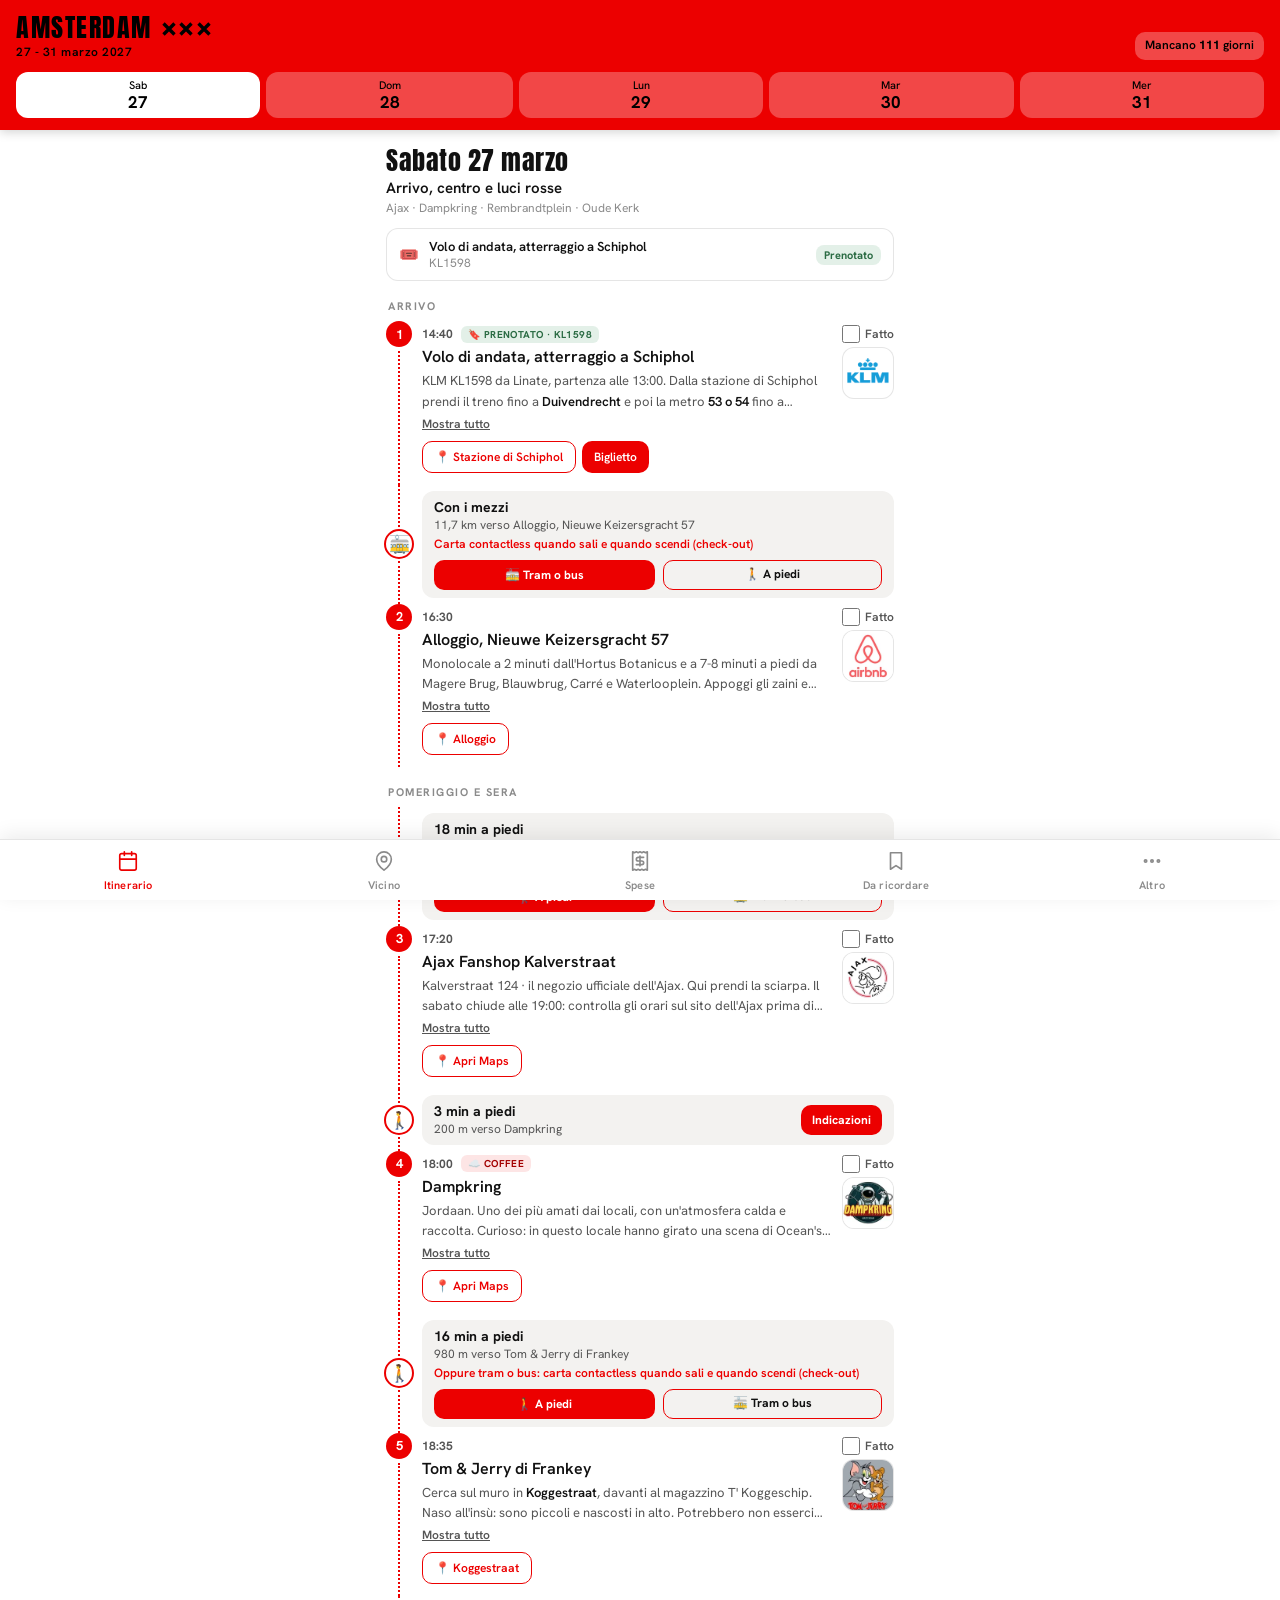
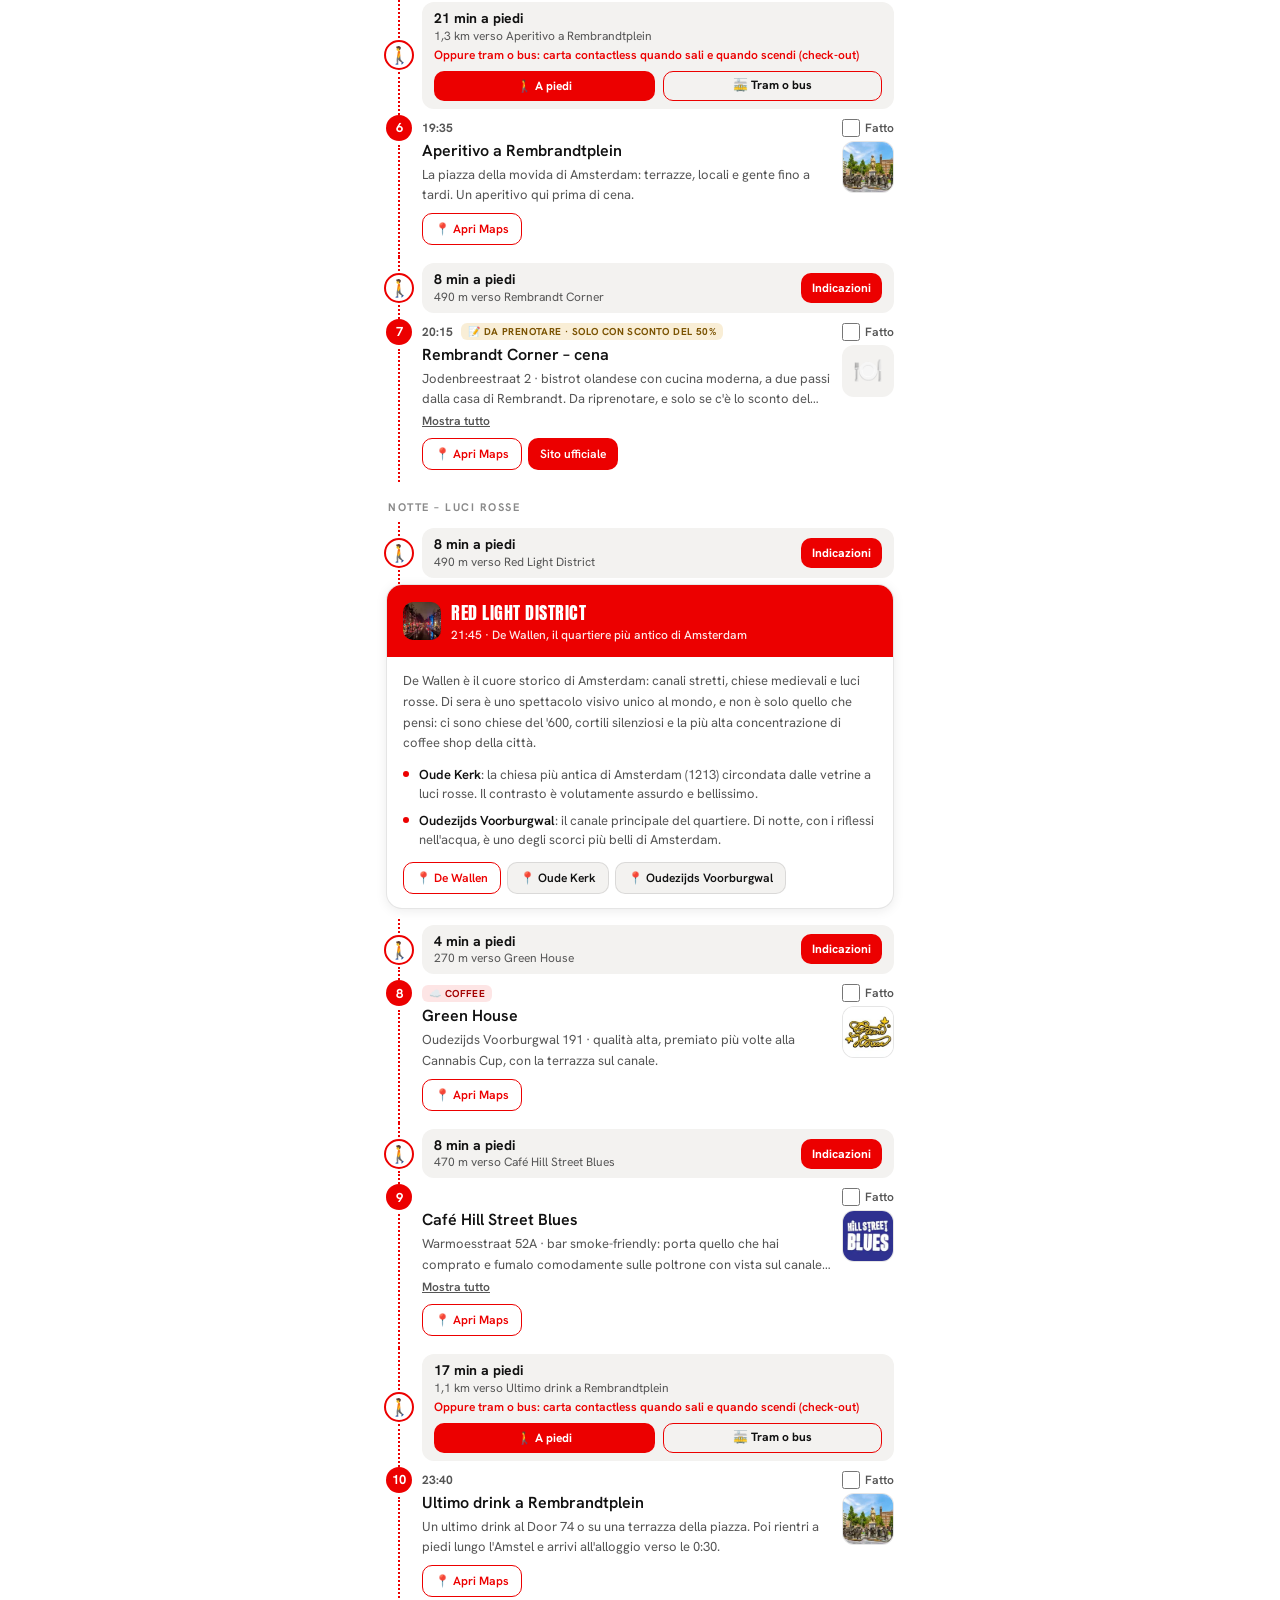
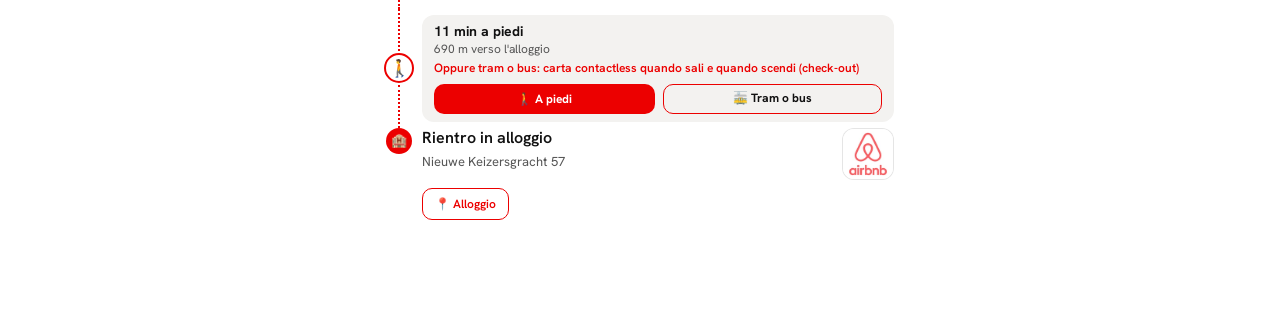
==== amsterdam/index.html @ 047a3b8a "Pagina iniziale con due viaggi: Amsterdam in cartella e Madrid nuova Co-Authored-By: Claude Sonnet 5" ====
<!DOCTYPE html>
<html lang="it" data-theme="light">
<head>
<meta charset="UTF-8">
<meta name="viewport" content="width=device-width, initial-scale=1, viewport-fit=cover">
<title>Amsterdam · Marzo 2027</title>
<meta name="theme-color" content="#EC0000">
<meta name="description" content="Itinerario di Amsterdam, 27 - 31 marzo 2027">
<meta name="apple-mobile-web-app-capable" content="yes">
<meta name="mobile-web-app-capable" content="yes">
<meta name="apple-mobile-web-app-status-bar-style" content="black-translucent">
<meta name="apple-mobile-web-app-title" content="Amsterdam">
<link rel="manifest" href="manifest.webmanifest">
<link rel="stylesheet" href="tools.css">
<link rel="stylesheet" href="itin.css">
<link rel="icon" type="image/png" sizes="192x192" href="icon-192.png">
<link rel="apple-touch-icon" href="apple-touch-icon.png">
<style>
@import url('https://fonts.googleapis.com/css2?family=Anton&family=Hanken+Grotesk:ital,wght@0,300;0,400;0,500;0,600;0,700;1,300;1,400&display=swap');

:root {
  --sg: #EC0000;
  --dg: #B80000;
  --accent: #EC0000;
  --accent-light: #FF5A5A;
  --on-accent: #FFFFFF;
  --ice: #E6E6E6;
  --white: #FFFFFF;
  --bg: #FFFFFF;
  --surface: #FFFFFF;
  --surface2: #F3F2F0;
  --border: rgba(0,0,0,0.10);
  --text: #111111;
  --text2: #555555;
  --text3: #8A8A8A;
  --radius: 16px;
  --shadow: 0 2px 12px rgba(0,0,0,0.08);
  color-scheme: light;
}
@media (prefers-color-scheme: dark) {
  :root:not([data-theme="light"]) {
    --bg: #0b0b0b;
    --surface: #171717;
    --surface2: #242424;
    --border: rgba(255,255,255,0.12);
    --text: #F2F2F2;
    --text2: #B5B5B5;
    --text3: #8A8A8A;
    color-scheme: dark;
  }
}
:root[data-theme="dark"] {
  --bg: #0b0b0b;
  --surface: #171717;
  --surface2: #242424;
  --border: rgba(255,255,255,0.12);
  --text: #F2F2F2;
  --text2: #B5B5B5;
  --text3: #8A8A8A;
  color-scheme: dark;
}

*, *::before, *::after { box-sizing: border-box; margin: 0; padding: 0; }
html { height: 100%; }
body {
  font-family: 'Hanken Grotesk', sans-serif;
  background: var(--bg);
  color: var(--text);
  display: flex; flex-direction: column;
  min-height: 100vh;
  padding-top: env(safe-area-inset-top, 0px);
  -webkit-font-smoothing: antialiased;
}
body::before {
  content: "";
  position: fixed;
  inset: 0 0 auto;
  height: env(safe-area-inset-top, 0px);
  z-index: 200;
  background: var(--sg);
}

/* ── HEADER ── */
.app-header {
  background: var(--sg);
  padding: 18px 20px 20px;
  position: sticky;
  top: env(safe-area-inset-top, 0px);
  z-index: 100;
}
.app-header-inner {
  display: flex;
  align-items: flex-end;
  justify-content: space-between;
}
.app-title {
  font-family: 'Anton', sans-serif;
  font-size: 28px;
  color: var(--white);
  letter-spacing: 1.5px;
  line-height: 1;
}
.app-dates {
  font-size: 12px;
  font-weight: 500;
  color: rgba(255,255,255,0.92);
  letter-spacing: 0.5px;
  margin-top: 4px;
}
.header-badge {
  background: var(--accent);
  color: var(--on-accent);
  font-size: 11px;
  font-weight: 700;
  padding: 5px 10px;
  border-radius: 20px;
  letter-spacing: 0.3px;
}

/* ── BOTTOM NAV ── */
.bottom-nav {
  position: sticky;
  bottom: 0;
  width: 100%;
  margin-top: auto;
  flex: 0 0 auto;
  background: var(--surface);
  border-top: 1px solid var(--border);
  display: flex;
  padding-bottom: env(safe-area-inset-bottom, 0px);
  z-index: 100;
  box-shadow: 0 -4px 20px rgba(0,0,0,0.08);
}
.nav-btn {
  flex: 1;
  display: flex;
  flex-direction: column;
  align-items: center;
  gap: 3px;
  padding: 10px 4px 8px;
  background: none;
  border: none;
  cursor: pointer;
  font-family: 'Hanken Grotesk', sans-serif;
  color: var(--text3);
  transition: color 0.2s;
  -webkit-tap-highlight-color: transparent;
}
.nav-btn.active { color: var(--accent); }
@media (prefers-color-scheme: dark) {
  :root:not([data-theme="light"]) .nav-btn.active { color: var(--accent-light); }
}
:root[data-theme="dark"] .nav-btn.active { color: var(--accent-light); }
.nav-icon { font-size: 20px; line-height: 1; }
.nav-label { font-size: 10px; font-weight: 600; letter-spacing: 0.2px; }

/* ── CONTENT ── */
.screen { display: none; padding: 0 16px 16px; max-width: 540px; margin: 0 auto; }
.screen.active { display: block; width: 100%; flex: 1 0 auto; }

/* ── DAY HERO ── */
.day-hero {
  background: var(--sg);
  border-radius: var(--radius);
  padding: 20px;
  margin: 16px 0 12px;
  position: relative;
  overflow: hidden;
}
.day-hero::before {
  content: attr(data-emoji);
  position: absolute;
  right: -10px; top: -10px;
  font-size: 80px;
  opacity: 0.12;
  line-height: 1;
}
.day-hero-date {
  font-size: 11px;
  font-weight: 700;
  letter-spacing: 1.5px;
  text-transform: uppercase;
  color: var(--accent);
  margin-bottom: 6px;
}
.day-hero-title {
  font-family: 'Anton', sans-serif;
  font-size: 26px;
  color: var(--white);
  line-height: 1.1;
  letter-spacing: 0.5px;
}
.day-hero-sub {
  font-size: 13px;
  color: rgba(255,255,255,0.7);
  margin-top: 6px;
  font-weight: 400;
  font-style: italic;
}

/* ── SECTION LABEL ── */
.section-label {
  font-size: 11px;
  font-weight: 700;
  letter-spacing: 1.5px;
  text-transform: uppercase;
  color: var(--text3);
  margin: 20px 0 10px 2px;
}

/* ── TAPPA CARD ── */
.tappa {
  background: var(--surface);
  border-radius: var(--radius);
  padding: 16px;
  margin-bottom: 10px;
  box-shadow: var(--shadow);
  border: 1px solid var(--border);
}
.tappa-header {
  display: flex;
  align-items: flex-start;
  gap: 12px;
}
.tappa-icon-wrap {
  display: flex;
  flex-direction: column;
  align-items: center;
  gap: 4px;
  flex-shrink: 0;
}
.tappa-icon {
  width: 40px; height: 40px;
  border-radius: 12px;
  display: flex; align-items: center; justify-content: center;
  font-size: 18px;
  flex-shrink: 0;
}
.ic-default { background: var(--surface2); }
.ic-coffee { background: rgba(236,0,0,0.10); }
.ic-food { background: rgba(100,180,120,0.12); }
.ic-must { background: rgba(0,0,0,0.08); }
.ic-transport { background: rgba(0,0,0,0.06); }
.ic-night { background: rgba(80,60,120,0.10); }

.tappa-time {
  font-size: 10px;
  font-weight: 700;
  color: var(--text3);
  letter-spacing: 0.3px;
  white-space: nowrap;
}

.tappa-content { flex: 1; min-width: 0; }
.tappa-tag {
  display: inline-flex;
  align-items: center;
  gap: 3px;
  padding: 2px 7px;
  border-radius: 6px;
  font-size: 10px;
  font-weight: 700;
  letter-spacing: 0.4px;
  text-transform: uppercase;
  margin-bottom: 4px;
}
.tag-coffee { background: rgba(236,0,0,0.10); color: #A30000; }
@media (prefers-color-scheme: dark) {
  :root:not([data-theme="light"]) .tag-coffee { background: rgba(255,90,90,0.16); color: var(--accent-light); }
}
:root[data-theme="dark"] .tag-coffee { background: rgba(255,90,90,0.16); color: var(--accent-light); }
.tag-book { background: rgba(60,150,90,0.14); color: #2a6b43; }
@media (prefers-color-scheme: dark) {
  :root:not([data-theme="light"]) .tag-book { background: rgba(60,150,90,0.18); color: #7fd3a0; }
}
:root[data-theme="dark"] .tag-book { background: rgba(60,150,90,0.18); color: #7fd3a0; }
.tag-free { background: rgba(0,0,0,0.07); color: var(--text2); }
.tag-food { background: rgba(80,160,100,0.12); color: #2a6a3a; }
@media (prefers-color-scheme: dark) {
  :root:not([data-theme="light"]) .tag-food { background: rgba(80,160,100,0.15); color: #80c890; }
}
:root[data-theme="dark"] .tag-food { background: rgba(80,160,100,0.15); color: #80c890; }

.tappa-name {
  font-size: 16px;
  font-weight: 700;
  color: var(--text);
  line-height: 1.2;
  margin-bottom: 4px;
}
.tappa-desc {
  font-size: 13px;
  color: var(--text2);
  line-height: 1.55;
}
.tappa-desc strong { color: var(--text); font-weight: 600; }
.tappa-desc em { font-style: italic; color: var(--text3); }

/* ── QUARTIERE CARD ── */
.quartiere {
  background: var(--surface);
  border-radius: var(--radius);
  overflow: hidden;
  margin-bottom: 10px;
  box-shadow: var(--shadow);
  border: 1px solid var(--border);
}
.quartiere-header {
  background: var(--sg);
  padding: 14px 16px;
  display: flex;
  align-items: center;
  gap: 10px;
}
.quartiere-emoji { font-size: 22px; }
.quartiere-title {
  font-family: 'Anton', sans-serif;
  font-size: 18px;
  color: var(--white);
  letter-spacing: 0.5px;
}
.quartiere-sub {
  font-size: 12px;
  color: rgba(255,255,255,0.92);
  font-weight: 500;
  margin-top: 1px;
}
.quartiere-body { padding: 14px 16px; }
.quartiere-desc {
  font-size: 13px;
  color: var(--text2);
  line-height: 1.6;
  margin-bottom: 12px;
}
.highlights {
  display: flex;
  flex-direction: column;
  gap: 8px;
}
.highlight-item {
  display: flex;
  gap: 10px;
  align-items: flex-start;
}
.highlight-dot {
  width: 6px; height: 6px;
  border-radius: 50%;
  background: var(--accent);
  flex-shrink: 0;
  margin-top: 5px;
}
.highlight-text {
  font-size: 13px;
  color: var(--text2);
  line-height: 1.45;
}
.highlight-text strong { color: var(--text); font-weight: 600; }

/* ── MAPS BUTTON ── */
.maps-row {
  display: flex;
  gap: 6px;
  margin-top: 12px;
  flex-wrap: wrap;
}
.btn-m {
  display: inline-flex;
  align-items: center;
  gap: 5px;
  padding: 7px 12px;
  border-radius: 10px;
  font-size: 12px;
  font-weight: 600;
  font-family: 'Hanken Grotesk', sans-serif;
  text-decoration: none;
  transition: opacity 0.2s;
  -webkit-tap-highlight-color: transparent;
}
.btn-m:active { opacity: 0.7; }
.btn-dark { background: #fff; color: var(--accent); border: 1.5px solid var(--accent); }
.btn-yellow { background: var(--accent); color: var(--on-accent); }
.btn-outline { background: var(--surface2); color: var(--text); border: 1px solid var(--border); }

/* ── COFFEE SHOP LIST ── */
.coffee-section { margin-bottom: 10px; }
.coffee-zone-label {
  font-size: 10px;
  font-weight: 700;
  letter-spacing: 1.5px;
  text-transform: uppercase;
  color: var(--text3);
  margin: 16px 0 8px 2px;
}
.coffee-card {
  background: var(--surface);
  border-radius: var(--radius);
  border: 1px solid var(--border);
  box-shadow: var(--shadow);
  overflow: hidden;
}
.coffee-item {
  display: flex;
  align-items: center;
  gap: 12px;
  padding: 13px 16px;
  border-bottom: 1px solid var(--border);
}
.coffee-item:last-child { border-bottom: none; }
.coffee-dot-wrap {
  width: 36px; height: 36px;
  border-radius: 10px;
  background: rgba(245,195,116,0.15);
  display: flex; align-items: center; justify-content: center;
  font-size: 16px;
  flex-shrink: 0;
}
.coffee-info { flex: 1; min-width: 0; }
.coffee-name { font-size: 14px; font-weight: 700; color: var(--text); }
.coffee-desc { font-size: 12px; color: var(--text3); margin-top: 1px; }
.coffee-star { color: var(--accent); font-size: 12px; }

/* ── INFO BOX ── */
.info-box {
  background: var(--surface);
  border-radius: var(--radius);
  border: 1px solid var(--border);
  box-shadow: var(--shadow);
  overflow: hidden;
  margin-bottom: 10px;
}
.info-box-header {
  padding: 14px 16px 12px;
  border-bottom: 1px solid var(--border);
  display: flex;
  align-items: center;
  gap: 8px;
}
.info-box-title { font-size: 15px; font-weight: 700; color: var(--text); }
.info-box-body { padding: 0; }
.info-row {
  display: flex;
  align-items: flex-start;
  gap: 12px;
  padding: 12px 16px;
  border-bottom: 1px solid var(--border);
}
.info-row:last-child { border-bottom: none; }
.info-row-icon { font-size: 16px; flex-shrink: 0; margin-top: 1px; }
.info-row-content { flex: 1; }
.info-row-label { font-size: 13px; font-weight: 700; color: var(--text); }
.info-row-desc { font-size: 12px; color: var(--text2); margin-top: 2px; line-height: 1.5; }
.info-row-desc a { color: var(--sg); font-weight: 600; text-decoration: underline; }
@media (prefers-color-scheme: dark) {
  :root:not([data-theme="light"]) .info-row-desc a { color: var(--accent-light); }
}
:root[data-theme="dark"] .info-row-desc a { color: var(--accent-light); }

/* ── PRENOTAZIONI ── */
.pren-box {
  background: rgba(60,150,90,0.07);
  border: 1.5px solid rgba(60,150,90,0.25);
  border-radius: var(--radius);
  padding: 16px;
  margin-bottom: 10px;
}
.pren-title {
  font-size: 13px;
  font-weight: 700;
  color: #2a6b43;
  margin-bottom: 12px;
  display: flex;
  align-items: center;
  gap: 6px;
}
@media (prefers-color-scheme: dark) {
  :root:not([data-theme="light"]) .pren-title { color: #7fd3a0; }
  :root:not([data-theme="light"]) .pren-box { background: rgba(60,150,90,0.10); border-color: rgba(60,150,90,0.30); }
}
:root[data-theme="dark"] .pren-title { color: #7fd3a0; }
:root[data-theme="dark"] .pren-box { background: rgba(60,150,90,0.10); border-color: rgba(60,150,90,0.30); }
.pren-item {
  display: flex;
  align-items: flex-start;
  gap: 8px;
  margin-bottom: 10px;
  font-size: 13px;
}
.pren-item:last-child { margin-bottom: 0; }
.pren-item-dot { color: #3c965a; margin-top: 1px; font-size: 10px; }
.pren-item a { font-weight: 700; color: #2a6b43; text-decoration: underline; }
@media (prefers-color-scheme: dark) {
  :root:not([data-theme="light"]) .pren-item a { color: #f08080; }
}
:root[data-theme="dark"] .pren-item a { color: #f08080; }

.tag-todo { background: rgba(214,150,0,0.16); color: #7a5200; }
@media (prefers-color-scheme: dark) {
  :root:not([data-theme="light"]) .tag-todo { background: rgba(240,180,60,0.18); color: #f0c060; }
}
:root[data-theme="dark"] .tag-todo { background: rgba(240,180,60,0.18); color: #f0c060; }
.pren-box.todo { background: rgba(214,150,0,0.07); border-color: rgba(214,150,0,0.30); }
.pren-box.todo .pren-title { color: #7a5200; }
.pren-box.todo .pren-item-dot { color: #c98a00; }
.pren-box.todo .pren-item a { color: #7a5200; }
@media (prefers-color-scheme: dark) {
  :root:not([data-theme="light"]) .pren-box.todo { background: rgba(240,180,60,0.08); border-color: rgba(240,180,60,0.30); }
  :root:not([data-theme="light"]) .pren-box.todo .pren-title, :root:not([data-theme="light"]) .pren-box.todo .pren-item a { color: #f0c060; }
}
:root[data-theme="dark"] .pren-box.todo { background: rgba(240,180,60,0.08); border-color: rgba(240,180,60,0.30); }
:root[data-theme="dark"] .pren-box.todo .pren-title, :root[data-theme="dark"] .pren-box.todo .pren-item a { color: #f0c060; }

/* ── DIVIDER ── */
.divider { height: 1px; background: var(--border); margin: 4px 0 16px; }

.hidden { display: none !important; }
</style>
</head>
<body>

<header class="app-header">
  <div class="app-header-inner">
    <div>
      <div class="app-title">AMSTERDAM 🇳🇱</div>
      <div class="app-dates">27 – 31 marzo 2027</div>
    </div>
    <div class="header-badge">5 giorni</div>
  </div>
</header>

<!-- ══════════════ SABATO ══════════════ -->
<div class="screen active" id="s0">
  <div class="day-hero" data-emoji="✈️">
    <div class="day-hero-date">Sabato 27 marzo</div>
    <div class="day-hero-title">Arrivo, centro e luci rosse</div>
    <div class="day-hero-sub">Ajax · Dampkring · Rembrandtplein · Oude Kerk</div>
  </div>

  <div class="section-label">Arrivo</div>
  <div class="tappa">
    <div class="tappa-header">
      <div class="tappa-icon-wrap">
        <div class="tappa-icon ic-transport">✈️</div>
        <span class="tappa-time">14:40</span>
      </div>
      <div class="tappa-content">
        <span class="tappa-tag tag-book">🔖 Prenotato · KL1598</span>
        <div class="tappa-name">Volo di andata, atterraggio a Schiphol</div>
        <div class="tappa-desc">KLM KL1598 da Linate, partenza alle 13:00. Dalla stazione di Schiphol prendi il treno fino a <strong>Duivendrecht</strong> e poi la metro <strong>53 o 54</strong> fino a Waterlooplein o Weesperplein: in tutto 32-39 minuti. Paga con la carta contactless (OVpay), una carta per persona, appoggiandola sul lettore quando sali e quando scendi.</div>
        <div class="maps-row">
          <a class="btn-m btn-dark" href="https://maps.google.com/?q=Schiphol+Airport+Station+Amsterdam" target="_blank">📍 Stazione di Schiphol</a>
        </div>
      </div>
    </div>
  </div>
  <div class="tappa">
    <div class="tappa-header">
      <div class="tappa-icon-wrap">
        <div class="tappa-icon ic-default">🏠</div>
        <span class="tappa-time">16:30</span>
      </div>
      <div class="tappa-content">
        <div class="tappa-name">Alloggio, Nieuwe Keizersgracht 57</div>
        <div class="tappa-desc">Monolocale a 2 minuti dall'Hortus Botanicus e a 7-8 minuti a piedi da Magere Brug, Blauwbrug, Carré e Waterlooplein. Appoggi gli zaini e riparti: il sole tramonta alle 19:05.</div>
        <div class="maps-row">
          <a class="btn-m btn-dark" href="https://maps.google.com/?q=Nieuwe+Keizersgracht+57+Amsterdam" target="_blank">📍 Alloggio</a>
        </div>
      </div>
    </div>
  </div>
  <div class="section-label">Pomeriggio e sera</div>
  <div class="tappa">
    <div class="tappa-header">
      <div class="tappa-icon-wrap">
        <div class="tappa-icon ic-default">⚽</div>
        <span class="tappa-time">17:20</span>
      </div>
      <div class="tappa-content">
        <div class="tappa-name">Ajax Fanshop Kalverstraat</div>
        <div class="tappa-desc">Kalverstraat 124 · il negozio ufficiale dell'Ajax. Qui prendi la sciarpa. Il sabato chiude alle 19:00: controlla gli orari sul sito dell'Ajax prima di partire dall'alloggio (alle 16:45).</div>
        <div class="maps-row">
          <a class="btn-m btn-dark" href="https://maps.google.com/?q=Ajax+Fanshop+Kalverstraat+124+Amsterdam" target="_blank">📍 Apri Maps</a>
        </div>
      </div>
    </div>
  </div>
  <div class="tappa">
    <div class="tappa-header">
      <div class="tappa-icon-wrap">
        <div class="tappa-icon ic-coffee">🌿</div>
        <span class="tappa-time">18:00</span>
      </div>
      <div class="tappa-content">
        <span class="tappa-tag tag-coffee">☁️ Coffee</span>
        <div class="tappa-name">Dampkring</div>
        <div class="tappa-desc">Jordaan. Uno dei più amati dai locali, con un'atmosfera calda e raccolta. Curioso: in questo locale hanno girato una scena di Ocean's Twelve.</div>
        <div class="maps-row">
          <a class="btn-m btn-dark" href="https://maps.google.com/?q=Dampkring+coffeeshop+Amsterdam+Jordaan" target="_blank">📍 Apri Maps</a>
        </div>
      </div>
    </div>
  </div>
  <div class="tappa">
    <div class="tappa-header">
      <div class="tappa-icon-wrap">
        <div class="tappa-icon ic-default">🐭</div>
        <span class="tappa-time">18:35</span>
      </div>
      <div class="tappa-content">
        <div class="tappa-name">Tom &amp; Jerry di Frankey</div>
        <div class="tappa-desc">Cerca sul muro in <strong>Koggestraat</strong>, davanti al magazzino T' Koggeschip. Naso all'insù: sono piccoli e nascosti in alto. Potrebbero non esserci più, perché qualcuno li porta via come souvenir.</div>
        <div class="maps-row">
          <a class="btn-m btn-dark" href="https://maps.google.com/?q=Koggestraat+Amsterdam" target="_blank">📍 Koggestraat</a>
        </div>
      </div>
    </div>
  </div>
  <div class="tappa">
    <div class="tappa-header">
      <div class="tappa-icon-wrap">
        <div class="tappa-icon ic-night">🍹</div>
        <span class="tappa-time">19:35</span>
      </div>
      <div class="tappa-content">
        <div class="tappa-name">Aperitivo a Rembrandtplein</div>
        <div class="tappa-desc">La piazza della movida di Amsterdam: terrazze, locali e gente fino a tardi. Un aperitivo qui prima di cena.</div>
        <div class="maps-row">
          <a class="btn-m btn-dark" href="https://maps.google.com/?q=Rembrandtplein+Amsterdam" target="_blank">📍 Apri Maps</a>
        </div>
      </div>
    </div>
  </div>
  <div class="tappa">
    <div class="tappa-header">
      <div class="tappa-icon-wrap">
        <div class="tappa-icon ic-default">🍽️</div>
        <span class="tappa-time">20:15</span>
      </div>
      <div class="tappa-content">
        <span class="tappa-tag tag-todo">📝 Da prenotare · solo con sconto del 50%</span>
        <div class="tappa-name">Rembrandt Corner – cena</div>
        <div class="tappa-desc">Jodenbreestraat 2 · bistrot olandese con cucina moderna, a due passi dalla casa di Rembrandt. Da riprenotare, e solo se c'è lo sconto del 50% come a ottobre: senza sconto la cena di sabato resta fuori.</div>
        <div class="maps-row">
          <a class="btn-m btn-dark" href="https://maps.google.com/?q=Rembrandt+Corner+Jodenbreestraat+2+Amsterdam" target="_blank">📍 Apri Maps</a>
          <a class="btn-m btn-yellow" href="https://www.rembrandtcorner.nl/" target="_blank">Sito ufficiale</a>
        </div>
      </div>
    </div>
  </div>
  <div class="section-label">Notte – luci rosse</div>
  <div class="quartiere">
    <div class="quartiere-header">
      <span class="quartiere-emoji">🔴</span>
      <div>
        <div class="quartiere-title">RED LIGHT DISTRICT</div>
        <div class="quartiere-sub">21:45 · De Wallen, il quartiere più antico di Amsterdam</div>
      </div>
    </div>
    <div class="quartiere-body">
      <div class="quartiere-desc">De Wallen è il cuore storico di Amsterdam: canali stretti, chiese medievali e luci rosse. Di sera è uno spettacolo visivo unico al mondo, e non è solo quello che pensi: ci sono chiese del '600, cortili silenziosi e la più alta concentrazione di coffee shop della città.</div>
      <div class="highlights">
        <div class="highlight-item">
          <div class="highlight-dot"></div>
          <div class="highlight-text"><strong>Oude Kerk</strong>: la chiesa più antica di Amsterdam (1213) circondata dalle vetrine a luci rosse. Il contrasto è volutamente assurdo e bellissimo.</div>
        </div>
        <div class="highlight-item">
          <div class="highlight-dot"></div>
          <div class="highlight-text"><strong>Oudezijds Voorburgwal</strong>: il canale principale del quartiere. Di notte, con i riflessi nell'acqua, è uno degli scorci più belli di Amsterdam.</div>
        </div>
      </div>
      <div class="maps-row">
          <a class="btn-m btn-dark" href="https://maps.google.com/?q=Red+Light+District+Amsterdam+De+Wallen" target="_blank">📍 De Wallen</a>
          <a class="btn-m btn-outline" href="https://maps.google.com/?q=Oude+Kerk+Amsterdam" target="_blank">📍 Oude Kerk</a>
          <a class="btn-m btn-outline" href="https://maps.google.com/?q=Oudezijds+Voorburgwal+Amsterdam" target="_blank">📍 Oudezijds Voorburgwal</a>
      </div>
    </div>
  </div>
  <div class="tappa">
    <div class="tappa-header">
      <div class="tappa-icon-wrap">
        <div class="tappa-icon ic-coffee">🌿</div>
        
      </div>
      <div class="tappa-content">
        <span class="tappa-tag tag-coffee">☁️ Coffee</span>
        <div class="tappa-name">Green House</div>
        <div class="tappa-desc">Oudezijds Voorburgwal 191 · qualità alta, premiato più volte alla Cannabis Cup, con la terrazza sul canale.</div>
        <div class="maps-row">
          <a class="btn-m btn-dark" href="https://maps.google.com/?q=Green+House+Oudezijds+Voorburgwal+191+Amsterdam" target="_blank">📍 Apri Maps</a>
        </div>
      </div>
    </div>
  </div>
  <div class="tappa">
    <div class="tappa-header">
      <div class="tappa-icon-wrap">
        <div class="tappa-icon ic-night">🪑</div>
        
      </div>
      <div class="tappa-content">
        <div class="tappa-name">Café Hill Street Blues</div>
        <div class="tappa-desc">Warmoesstraat 52A · bar smoke-friendly: porta quello che hai comprato e fumalo comodamente sulle poltrone con vista sul canale. Ottimo per chiudere la serata. Aperto fino all'1:00.</div>
        <div class="maps-row">
          <a class="btn-m btn-dark" href="https://maps.google.com/?q=Hill+Street+Blues+Warmoesstraat+52+Amsterdam" target="_blank">📍 Apri Maps</a>
        </div>
      </div>
    </div>
  </div>
  <div class="tappa">
    <div class="tappa-header">
      <div class="tappa-icon-wrap">
        <div class="tappa-icon ic-night">🥃</div>
        <span class="tappa-time">23:40</span>
      </div>
      <div class="tappa-content">
        <div class="tappa-name">Ultimo drink a Rembrandtplein</div>
        <div class="tappa-desc">Un ultimo drink al Door 74 o su una terrazza della piazza. Poi rientri a piedi lungo l'Amstel e arrivi all'alloggio verso le 0:30.</div>
        <div class="maps-row">
          <a class="btn-m btn-dark" href="https://maps.google.com/?q=Rembrandtplein+Amsterdam" target="_blank">📍 Apri Maps</a>
        </div>
      </div>
    </div>
  </div>
</div>

<!-- ══════════════ DOMENICA ══════════════ -->
<div class="screen hidden" id="s1">
  <div class="day-hero" data-emoji="🐣">
    <div class="day-hero-date">Domenica 28 marzo · Pasqua</div>
    <div class="day-hero-title">Musei, parco e SmokeBoat</div>
    <div class="day-hero-sub">Van Gogh · Moco · Vondelpark · SmokeBoat</div>
  </div>

  <div class="section-label">Mattina – musei</div>
  <div class="tappa">
    <div class="tappa-header">
      <div class="tappa-icon-wrap">
        <div class="tappa-icon ic-must">🎨</div>
        <span class="tappa-time">10:00</span>
      </div>
      <div class="tappa-content">
        <span class="tappa-tag tag-todo">📝 Da prenotare · slot 10:00</span>
        <div class="tappa-name">Van Gogh Museum</div>
        <div class="tappa-desc">~2,5/3h. La collezione più grande al mondo di Van Gogh: <strong>I Girasoli, I Mangiatori di Patate, Mandorlo in Fiore, La Camera da Letto</strong>. 4 piani, sale cronologiche che seguono l'evoluzione dell'artista dall'Olanda alla Provenza. A Pasqua può essere affollato: prenota lo slot e arriva qualche minuto prima. <strong>vangoghmuseum.nl</strong></div>
        <div class="maps-row">
          <a class="btn-m btn-dark" href="https://maps.google.com/?q=Van+Gogh+Museum+Amsterdam+Museumplein" target="_blank">📍 Apri Maps</a>
          <a class="btn-m btn-yellow" href="https://www.vangoghmuseum.nl" target="_blank">Sito ufficiale</a>
        </div>
      </div>
    </div>
  </div>
  <div class="tappa">
    <div class="tappa-header">
      <div class="tappa-icon-wrap">
        <div class="tappa-icon ic-food">🥪</div>
        <span class="tappa-time">12:30</span>
      </div>
      <div class="tappa-content">
        <span class="tappa-tag tag-food">🍴 Cibo</span>
        <div class="tappa-name">Albert Heijn – Van Baerlestraat 33</div>
        <div class="tappa-desc">A 3 minuti a piedi dal Van Gogh. Panini freschi, insalate, piatti pronti: pranzo veloce ed economico prima del Moco. <strong>Domenica di Pasqua potrebbe essere chiuso: da ricontrollare.</strong></div>
        <div class="maps-row">
          <a class="btn-m btn-dark" href="https://maps.google.com/?q=Albert+Heijn+Van+Baerlestraat+33+Amsterdam" target="_blank">📍 Apri Maps</a>
        </div>
      </div>
    </div>
  </div>
  <div class="tappa">
    <div class="tappa-header">
      <div class="tappa-icon-wrap">
        <div class="tappa-icon ic-must">🖼️</div>
        <span class="tappa-time">13:30</span>
      </div>
      <div class="tappa-content">
        <span class="tappa-tag tag-book">🔖 Prenotato · slot 13:30</span>
        <div class="tappa-name">Moco Museum</div>
        <div class="tappa-desc">~1,5h. A 2 minuti dal Van Gogh. <strong>Banksy, Andy Warhol, Jean-Michel Basquiat, Keith Haring, Yayoi Kusama.</strong> Uno dei musei più fotografati di Amsterdam: ogni sala è pensata per essere vissuta oltre che vista. <strong>mocomuseum.com</strong></div>
        <div class="maps-row">
          <a class="btn-m btn-dark" href="https://maps.google.com/?q=Moco+Museum+Amsterdam+Honthorststraat" target="_blank">📍 Apri Maps</a>
          <a class="btn-m btn-yellow" href="https://www.mocomuseum.com" target="_blank">Sito ufficiale</a>
        </div>
      </div>
    </div>
  </div>
  <div class="section-label">Pomeriggio – Vondelpark</div>
  <div class="quartiere">
    <div class="quartiere-header">
      <span class="quartiere-emoji">🌳</span>
      <div>
        <div class="quartiere-title">VONDELPARK</div>
        <div class="quartiere-sub">15:30 · il grande polmone verde di Amsterdam</div>
      </div>
    </div>
    <div class="quartiere-body">
      <div class="quartiere-desc">Il parco pubblico più amato di Amsterdam: 47 ettari di verde, laghetti, ponticelli, teatri all'aperto e caffetterie storiche. È a 10 minuti a piedi dal Moco, aperto 24 ore su 24 e sempre gratuito.</div>
      <div class="highlights">
        <div class="highlight-item">
          <div class="highlight-dot"></div>
          <div class="highlight-text"><strong>Blauwe Theehuis</strong>: il caffè a forma di piattino volante nel mezzo del parco. Iconico. Fermati per un tè o una birra.</div>
        </div>
        <div class="highlight-item">
          <div class="highlight-dot"></div>
          <div class="highlight-text"><strong>Statua di Picasso</strong>: donata dal figlio di Picasso alla città. La trovi passeggiando, non devi cercarla.</div>
        </div>
      </div>
      <div class="maps-row">
          <a class="btn-m btn-dark" href="https://maps.google.com/?q=Vondelpark+Amsterdam" target="_blank">📍 Vondelpark</a>
          <a class="btn-m btn-outline" href="https://maps.google.com/?q=Blauwe+Theehuis+Vondelpark+Amsterdam" target="_blank">📍 Blauwe Theehuis</a>
          <a class="btn-m btn-outline" href="https://maps.google.com/?q=Picasso+sculpture+Vondelpark+Amsterdam" target="_blank">📍 Statua Picasso</a>
      </div>
    </div>
  </div>
  <div class="section-label">Sera – SmokeBoat</div>
  <div class="tappa">
    <div class="tappa-header">
      <div class="tappa-icon-wrap">
        <div class="tappa-icon ic-transport">🚋</div>
        <span class="tappa-time">18:30</span>
      </div>
      <div class="tappa-content">
        <div class="tappa-name">Tram verso il ritrovo</div>
        <div class="tappa-desc">Il tram 24 parte da <strong>Museumplein</strong>, a una decina di minuti a piedi dal parco, e arriva a Centraal in circa 10 minuti. Poi altri 3 a piedi fino al ritrovo. Carta contactless quando sali e quando scendi (check-out).</div>
        <div class="maps-row">
          <a class="btn-m btn-dark" href="https://maps.google.com/?q=Museumplein+Amsterdam" target="_blank">📍 Museumplein</a>
        </div>
      </div>
    </div>
  </div>
  <div class="tappa">
    <div class="tappa-header">
      <div class="tappa-icon-wrap">
        <div class="tappa-icon ic-must">🚤</div>
        <span class="tappa-time">19:30</span>
      </div>
      <div class="tappa-content">
        <span class="tappa-tag tag-todo">📝 Da prenotare · ritrovo 19:15, slot 19:30</span>
        <div class="tappa-name">SmokeBoat</div>
        <div class="tappa-desc"><strong>Ritrovo alle 19:15</strong> a Prins Hendrikkade 33A, davanti a Centraal; partenza alle 19:30. ~1h. Crociera privata sui canali con cannabis legale a bordo. Parti poco prima del tramonto (20:07) e finisci sui canali illuminati. <strong>NO tabacco · smokeboat.com</strong></div>
        <div class="maps-row">
          <a class="btn-m btn-dark" href="https://maps.google.com/?q=Prins+Hendrikkade+33A+1012+TM+Amsterdam" target="_blank">📍 Ritrovo</a>
          <a class="btn-m btn-yellow" href="https://www.smokeboat.com" target="_blank">Sito ufficiale</a>
        </div>
      </div>
    </div>
  </div>
</div>

<!-- ══════════════ LUNEDÌ ══════════════ -->
<div class="screen hidden" id="s2">
  <div class="day-hero" data-emoji="🌷">
    <div class="day-hero-date">Lunedì 29 marzo · Pasquetta</div>
    <div class="day-hero-title">Da est a ovest, a piedi</div>
    <div class="day-hero-sub">Canali · Centro storico · Jordaan</div>
  </div>

  <div class="section-label">Mattina – da est a ovest</div>
  <div class="tappa">
    <div class="tappa-header">
      <div class="tappa-icon-wrap">
        <div class="tappa-icon ic-default">🌉</div>
        <span class="tappa-time">10:30</span>
      </div>
      <div class="tappa-content">
        <div class="tappa-name">Canali, Magere Brug e case danzanti</div>
        <div class="tappa-desc">Esci dall'alloggio e cammina sui canali attorno: la <strong>Magere Brug</strong> (Ponte Magro), il ponte levatoio più famoso sull'Amstel, è a 7-8 minuti. Di notte è illuminato da centinaia di lampadine bianche. Poco oltre, sull'Amstel, le <strong>case danzanti</strong> (Amstel 102): case secentesche che sembrano appoggiarsi l'una all'altra, perché le fondamenta di legno cedono nel terreno paludoso. A Pasquetta i negozi del centro di solito aprono verso le 12:00.</div>
        <div class="maps-row">
          <a class="btn-m btn-dark" href="https://maps.google.com/?q=Magere+Brug+Amsterdam" target="_blank">📍 Magere Brug</a>
          <a class="btn-m btn-outline" href="https://maps.google.com/?q=The+Dancing+Houses+Amstel+102+Amsterdam" target="_blank">📍 Case danzanti</a>
        </div>
      </div>
    </div>
  </div>
  <div class="tappa">
    <div class="tappa-header">
      <div class="tappa-icon-wrap">
        <div class="tappa-icon ic-default">🌉</div>
        <span class="tappa-time">11:30</span>
      </div>
      <div class="tappa-content">
        <div class="tappa-name">Reguliersgracht – i Sette Ponti</div>
        <div class="tappa-desc">All'incrocio con l'Herengracht si vedono sette ponti ad arco perfettamente allineati. Uno degli scorci più fotografati di Amsterdam.</div>
        <div class="maps-row">
          <a class="btn-m btn-dark" href="https://maps.google.com/?q=Reguliersgracht+seven+bridges+Amsterdam" target="_blank">📍 7 Ponti</a>
        </div>
      </div>
    </div>
  </div>
  <div class="tappa">
    <div class="tappa-header">
      <div class="tappa-icon-wrap">
        <div class="tappa-icon ic-default">🌸</div>
        <span class="tappa-time">12:15</span>
      </div>
      <div class="tappa-content">
        <div class="tappa-name">Bloemenmarkt</div>
        <div class="tappa-desc">Il mercato galleggiante dei fiori sul Singel: bulbi di tulipano, souvenir, colori intensi.</div>
        <div class="maps-row">
          <a class="btn-m btn-dark" href="https://maps.google.com/?q=Bloemenmarkt+Singel+Amsterdam" target="_blank">📍 Bloemenmarkt</a>
        </div>
      </div>
    </div>
  </div>
  <div class="tappa">
    <div class="tappa-header">
      <div class="tappa-icon-wrap">
        <div class="tappa-icon ic-default">⛪</div>
        <span class="tappa-time">13:00</span>
      </div>
      <div class="tappa-content">
        <div class="tappa-name">Begijnhof e Dam</div>
        <div class="tappa-desc">Il <strong>Begijnhof</strong> è un cortile del '600 nascosto dietro un portone anonimo in pieno centro: silenzio assoluto, case di legno medievali, una piccola chiesa. Ingresso gratuito. <em>Non fare rumore.</em> Poi <strong>Dam Square</strong>, la piazza centrale con il Palazzo Reale e il Monumento Nazionale.</div>
        <div class="maps-row">
          <a class="btn-m btn-dark" href="https://maps.google.com/?q=Begijnhof+Amsterdam" target="_blank">📍 Begijnhof</a>
          <a class="btn-m btn-outline" href="https://maps.google.com/?q=Dam+Square+Amsterdam" target="_blank">📍 Dam Square</a>
        </div>
      </div>
    </div>
  </div>
  <div class="tappa">
    <div class="tappa-header">
      <div class="tappa-icon-wrap">
        <div class="tappa-icon ic-default">🏠</div>
        <span class="tappa-time">14:10</span>
      </div>
      <div class="tappa-content">
        <div class="tappa-name">Singel 7</div>
        <div class="tappa-desc">La facciata più stretta di Amsterdam (a soli 2,5 metri). In realtà è solo la parte posteriore di una casa normale, ma l'effetto visivo è sorprendente.</div>
        <div class="maps-row">
          <a class="btn-m btn-dark" href="https://maps.google.com/?q=Singel+7+Amsterdam" target="_blank">📍 Singel 7</a>
        </div>
      </div>
    </div>
  </div>
  <div class="section-label">Pomeriggio – Jordaan</div>
  <div class="tappa">
    <div class="tappa-header">
      <div class="tappa-icon-wrap">
        <div class="tappa-icon ic-coffee">🌿</div>
        <span class="tappa-time">14:30</span>
      </div>
      <div class="tappa-content">
        <span class="tappa-tag tag-coffee">☁️ Coffee</span>
        <div class="tappa-name">Paradox</div>
        <div class="tappa-desc">Nel cuore del Jordaan. Uno dei coffee shop più autentici di Amsterdam, frequentato dai locali da decenni. Famoso per la <strong>space cake fatta in casa</strong>: se vuoi provarla, qui è la scelta giusta.</div>
        <div class="maps-row">
          <a class="btn-m btn-dark" href="https://maps.google.com/?q=Paradox+coffeeshop+Jordaan+Amsterdam" target="_blank">📍 Apri Maps</a>
        </div>
      </div>
    </div>
  </div>
  <div class="tappa">
    <div class="tappa-header">
      <div class="tappa-icon-wrap">
        <div class="tappa-icon ic-food">🍽️</div>
        <span class="tappa-time">dopo</span>
      </div>
      <div class="tappa-content">
        <span class="tappa-tag tag-food">🍴 Cibo</span>
        <div class="tappa-name">Pranzo in zona Jordaan</div>
        <div class="tappa-desc">Tanti posti tra le 9 Straatjes e il Prinsengracht: caffetterie, bistrot, panini. A Pasquetta quasi tutti aperti, ma conviene guardare gli orari.</div>
      </div>
    </div>
  </div>
  <div class="quartiere">
    <div class="quartiere-header">
      <span class="quartiere-emoji">🏘️</span>
      <div>
        <div class="quartiere-title">JORDAAN</div>
        <div class="quartiere-sub">16:00 · il quartiere più bello di Amsterdam</div>
      </div>
    </div>
    <div class="quartiere-body">
      <div class="quartiere-desc">Il Jordaan era il quartiere degli artigiani e degli immigrati nel XVII secolo. Oggi è il posto più desiderato dove vivere ad Amsterdam: canali stretti, case alte e inclinate, cortili nascosti, botteghe. Non si visita, si abita per qualche ora.</div>
      <div class="highlights">
        <div class="highlight-item">
          <div class="highlight-dot"></div>
          <div class="highlight-text"><strong>Prinsengracht</strong>: uno dei quattro canali principali, quello più scenografico. Cammina lungo le rive e guardati intorno: case galleggianti, alberi che si specchiano nell'acqua, ponti stretti.</div>
        </div>
        <div class="highlight-item">
          <div class="highlight-dot"></div>
          <div class="highlight-text"><strong>De 9 Straatjes</strong> (le Nove Stradine): nove stradine trasversali tra i canali, piene di boutique indipendenti, negozi vintage e caffetterie. È la zona più fotografata del Jordaan.</div>
        </div>
        <div class="highlight-item">
          <div class="highlight-dot"></div>
          <div class="highlight-text"><strong>Torensluis</strong>: il ponte più antico e largo di Amsterdam, sul Singel (1648). Sotto ci sono ancora le vecchie prigioni murate. Vale uno sguardo ravvicinato.</div>
        </div>
        <div class="highlight-item">
          <div class="highlight-dot"></div>
          <div class="highlight-text"><strong>Hofjes</strong>: i cortili interni nascosti dietro i portoni. Zon's Hofje e Karthuizerhof sono i più belli e pochissimi turisti li trovano. Spingi qualche portone.</div>
        </div>
      </div>
      <div class="maps-row">
          <a class="btn-m btn-dark" href="https://maps.google.com/?q=Jordaan+Amsterdam" target="_blank">📍 Jordaan</a>
          <a class="btn-m btn-outline" href="https://maps.google.com/?q=De+9+Straatjes+Amsterdam" target="_blank">📍 9 Straatjes</a>
          <a class="btn-m btn-outline" href="https://maps.google.com/?q=Torensluis+bridge+Amsterdam" target="_blank">📍 Torensluis</a>
          <a class="btn-m btn-outline" href="https://maps.google.com/?q=Prinsengracht+Amsterdam+Jordaan" target="_blank">📍 Prinsengracht</a>
      </div>
    </div>
  </div>
  <div class="section-label">Sera</div>
  <div class="tappa">
    <div class="tappa-header">
      <div class="tappa-icon-wrap">
        <div class="tappa-icon ic-coffee">🌿</div>
        <span class="tappa-time">18:45</span>
      </div>
      <div class="tappa-content">
        <span class="tappa-tag tag-coffee">☁️ Coffee</span>
        <div class="tappa-name">Tha Dogg House + Barney's</div>
        <div class="tappa-desc"><strong>Tha Dogg House</strong> (Marnixstraat 333, ex SWED): il locale di Snoop Dogg, ribattezzato dopo la questione con il comune. Merch Death Row. · <strong>Barney's</strong> (Haarlemmerstraat): uno dei coffee shop più premiati di Amsterdam, selezione ampia e qualità costante.</div>
        <div class="maps-row">
          <a class="btn-m btn-dark" href="https://maps.google.com/?q=SWED+Marnixstraat+333+Amsterdam" target="_blank">📍 Tha Dogg House</a>
          <a class="btn-m btn-outline" href="https://maps.google.com/?q=Barney's+coffeeshop+Haarlemmerstraat+Amsterdam" target="_blank">📍 Barney's</a>
        </div>
      </div>
    </div>
  </div>
  <div class="tappa">
    <div class="tappa-header">
      <div class="tappa-icon-wrap">
        <div class="tappa-icon ic-food">🍽️</div>
        <span class="tappa-time">20:15</span>
      </div>
      <div class="tappa-content">
        <span class="tappa-tag tag-food">🍴 Cibo</span>
        <div class="tappa-name">Cena in zona Jordaan</div>
        <div class="tappa-desc">Tra le Nove Stradine e il Prinsengracht trovi bistrot e ristoranti per tutti i gusti. Il lunedì di Pasquetta conviene prenotare con anticipo.</div>
        <div class="maps-row">
          <a class="btn-m btn-dark" href="https://maps.google.com/?q=Jordaan+Amsterdam" target="_blank">📍 Jordaan</a>
        </div>
      </div>
    </div>
  </div>
</div>

<!-- ══════════════ MARTEDÌ ══════════════ -->
<div class="screen hidden" id="s3">
  <div class="day-hero" data-emoji="🍺">
    <div class="day-hero-date">Martedì 30 marzo</div>
    <div class="day-hero-title">De Pijp e Heineken</div>
    <div class="day-hero-sub">Boerejongens · Albert Cuyp · De Pijp · Heineken</div>
  </div>

  <div class="section-label">Mattina</div>
  <div class="tappa">
    <div class="tappa-header">
      <div class="tappa-icon-wrap">
        <div class="tappa-icon ic-default">☕</div>
        <span class="tappa-time">mattina</span>
      </div>
      <div class="tappa-content">
        <div class="tappa-name">Mattina libera</div>
        <div class="tappa-desc">Nessun programma fisso fino alle 11:30: colazione con calma e passeggiata sui canali vicino all'alloggio.</div>
      </div>
    </div>
  </div>
  <div class="tappa">
    <div class="tappa-header">
      <div class="tappa-icon-wrap">
        <div class="tappa-icon ic-coffee">🌿</div>
        <span class="tappa-time">11:30</span>
      </div>
      <div class="tappa-content">
        <span class="tappa-tag tag-coffee">☁️ Coffee</span>
        <div class="tappa-name">Boerejongens</div>
        <div class="tappa-desc">Utrechtsestraat · tra i migliori della zona, aperto dalle 7:00. Ci vai a piedi dall'alloggio e da lì prosegui verso Albert Cuyp.</div>
        <div class="maps-row">
          <a class="btn-m btn-dark" href="https://maps.google.com/?q=Boerejongens+Utrechtsestraat+Amsterdam" target="_blank">📍 Apri Maps</a>
        </div>
      </div>
    </div>
  </div>
  <div class="section-label">Pranzo e De Pijp</div>
  <div class="tappa">
    <div class="tappa-header">
      <div class="tappa-icon-wrap">
        <div class="tappa-icon ic-default">🥞</div>
        <span class="tappa-time">12:30</span>
      </div>
      <div class="tappa-content">
        <span class="tappa-tag tag-free">🆓 Gratuito</span>
        <div class="tappa-name">Albert Cuyp Market – pranzo</div>
        <div class="tappa-desc">Il mercato di strada più grande d'Olanda. Mangia camminando: stroopwafel appena fatti, aringa cruda, kibbeling, poffertjes, formaggi, friet con maionese. Aperto fino alle 17:00.</div>
        <div class="maps-row">
          <a class="btn-m btn-dark" href="https://maps.google.com/?q=Albert+Cuyp+Markt+Amsterdam" target="_blank">📍 Apri Maps</a>
        </div>
      </div>
    </div>
  </div>
  <div class="quartiere">
    <div class="quartiere-header">
      <span class="quartiere-emoji">🛒</span>
      <div>
        <div class="quartiere-title">DE PIJP</div>
        <div class="quartiere-sub">13:45-16:00 · il quartiere più vivace di Amsterdam</div>
      </div>
    </div>
    <div class="quartiere-body">
      <div class="quartiere-desc">De Pijp è il quartiere più multiculturale e autentico della città. Niente musei, niente turisti da cartolina: solo strade animate, mercati rumorosi, bar con tavoli fuori. Lo vivi meglio camminando senza meta.</div>
      <div class="highlights">
        <div class="highlight-item">
          <div class="highlight-dot"></div>
          <div class="highlight-text"><strong>Ferdinand Bolstraat</strong>: l'asse principale del quartiere, piena di negozi locali, caffetterie e vita di quartiere vera.</div>
        </div>
        <div class="highlight-item">
          <div class="highlight-dot"></div>
          <div class="highlight-text"><strong>Huis met de Kabouters</strong>: la casa con gli gnomi, in Ceintuurbaan 251-255. Edificio del 1884 con due statue di gnomi sulla facciata, monumento nazionale. Si vede solo da fuori, a circa 8 minuti a piedi dal mercato.</div>
        </div>
        <div class="highlight-item">
          <div class="highlight-dot"></div>
          <div class="highlight-text"><strong>Sarphatipark</strong>: il piccolo parco al centro del De Pijp, ottimo per sedersi e godersi il quartiere dopo il mercato.</div>
        </div>
      </div>
      <div class="maps-row">
          <a class="btn-m btn-dark" href="https://maps.google.com/?q=De+Pijp+Amsterdam" target="_blank">📍 De Pijp</a>
          <a class="btn-m btn-outline" href="https://maps.google.com/?q=Ferdinand+Bolstraat+Amsterdam" target="_blank">📍 Ferdinand Bolstraat</a>
          <a class="btn-m btn-outline" href="https://maps.google.com/?q=Ceintuurbaan+251+Amsterdam" target="_blank">📍 Casa degli gnomi</a>
          <a class="btn-m btn-outline" href="https://maps.google.com/?q=Sarphatipark+Amsterdam" target="_blank">📍 Sarphatipark</a>
      </div>
    </div>
  </div>
  <div class="tappa">
    <div class="tappa-header">
      <div class="tappa-icon-wrap">
        <div class="tappa-icon ic-must">🍺</div>
        <span class="tappa-time">16:15</span>
      </div>
      <div class="tappa-content">
        <span class="tappa-tag tag-todo">📝 Da spostare · biglietti di ottobre</span>
        <div class="tappa-name">Heineken Experience</div>
        <div class="tappa-desc">~1,5h. Il percorso immersivo nello storico birrificio originale: storia del marchio, processo di produzione e degustazione, con le birre incluse nel biglietto. Secondo il sito l'ultimo ingresso è alle 17:15, quindi arriva verso le 16:15. I biglietti di ottobre vanno spostati quando aprono le date di marzo.</div>
        <div class="maps-row">
          <a class="btn-m btn-dark" href="https://maps.google.com/?q=Heineken+Experience+Amsterdam+Stadhouderskade" target="_blank">📍 Apri Maps</a>
          <a class="btn-m btn-yellow" href="https://www.heinekenexperience.com" target="_blank">Sito ufficiale</a>
        </div>
      </div>
    </div>
  </div>
  <div class="section-label">Sera</div>
  <div class="tappa">
    <div class="tappa-header">
      <div class="tappa-icon-wrap">
        <div class="tappa-icon ic-coffee">🌿</div>
        <span class="tappa-time">18:30</span>
      </div>
      <div class="tappa-content">
        <span class="tappa-tag tag-coffee">☁️ Coffee</span>
        <div class="tappa-name">The Bulldog Leidseplein</div>
        <div class="tappa-desc">Leidseplein 17 · il Bulldog storico della zona, in un ex commissariato di polizia. Comodo per iniziare la serata senza allontanarti dal centro.</div>
        <div class="maps-row">
          <a class="btn-m btn-dark" href="https://maps.google.com/?q=The+Bulldog+Leidseplein+17+Amsterdam" target="_blank">📍 Apri Maps</a>
        </div>
      </div>
    </div>
  </div>
  <div class="tappa">
    <div class="tappa-header">
      <div class="tappa-icon-wrap">
        <div class="tappa-icon ic-food">🍽️</div>
        <span class="tappa-time">19:30</span>
      </div>
      <div class="tappa-content">
        <span class="tappa-tag tag-food">🍴 Cibo</span>
        <div class="tappa-name">Cena in zona Leidseplein</div>
        <div class="tappa-desc">Intorno alla piazza trovi ristoranti di ogni tipo: guarda i menù prima di sederti.</div>
      </div>
    </div>
  </div>
  <div class="tappa">
    <div class="tappa-header">
      <div class="tappa-icon-wrap">
        <div class="tappa-icon ic-night">🌙</div>
        <span class="tappa-time">dopo cena</span>
      </div>
      <div class="tappa-content">
        <span class="tappa-tag tag-todo">📝 Da decidere</span>
        <div class="tappa-name">Serata da decidere</div>
        <div class="tappa-desc">Dopo cena non c'è ancora un programma: lo scegli insieme durante il viaggio.</div>
      </div>
    </div>
  </div>
</div>

<!-- ══════════════ MERCOLEDÌ ══════════════ -->
<div class="screen hidden" id="s4">
  <div class="day-hero" data-emoji="🗼">
    <div class="day-hero-date">Mercoledì 31 marzo</div>
    <div class="day-hero-title">Noord e ritorno</div>
    <div class="day-hero-sub">A'DAM Lookout · Tyson 2.0 · Volo 21:10</div>
  </div>

  <div class="section-label">Mattina – Amsterdam Noord</div>
  <div class="tappa">
    <div class="tappa-header">
      <div class="tappa-icon-wrap">
        <div class="tappa-icon ic-must">🗼</div>
        <span class="tappa-time">10:00</span>
      </div>
      <div class="tappa-content">
        <span class="tappa-tag tag-todo">📝 Da prenotare · 10:00</span>
        <div class="tappa-name">A'DAM Lookout</div>
        <div class="tappa-desc">Prendi il <strong>ferry gratuito</strong> da Amsterdam Centraal (5 min di traversata, già panoramica di per sé). L'A'DAM Lookout è in cima alla torre ad Amsterdam Noord: vista a 360° sulla città, sui canali e sui polder olandesi. L'altalena <strong>Over The Edge</strong>, che ti fa dondolare nel vuoto a 100 metri, si paga a parte al botteghino. <strong>adamlookout.com</strong></div>
        <div class="maps-row">
          <a class="btn-m btn-dark" href="https://maps.google.com/?q=ADAM+Lookout+Amsterdam+Noord" target="_blank">📍 A'DAM Lookout</a>
          <a class="btn-m btn-outline" href="https://maps.google.com/?q=Amsterdam+Centraal+Ferry+Terminal" target="_blank">📍 Ferry Centraal</a>
        </div>
      </div>
    </div>
  </div>
  <div class="tappa">
    <div class="tappa-header">
      <div class="tappa-icon-wrap">
        <div class="tappa-icon ic-food">🍽️</div>
        
      </div>
      <div class="tappa-content">
        <span class="tappa-tag tag-food">🍴 Cibo</span>
        <div class="tappa-name">Pranzo in zona Noord</div>
        <div class="tappa-desc">Lungo il lungofiume IJ vicino all'A'DAM Tower ci sono bar e ristoranti con vista sull'acqua. Fermati qui prima di prendere il ferry di ritorno.</div>
      </div>
    </div>
  </div>
  <div class="section-label">Pomeriggio</div>
  <div class="tappa">
    <div class="tappa-header">
      <div class="tappa-icon-wrap">
        <div class="tappa-icon ic-default">🚶</div>
        <span class="tappa-time">pomeriggio</span>
      </div>
      <div class="tappa-content">
        <div class="tappa-name">Pomeriggio libero</div>
        <div class="tappa-desc">Nessun programma fisso: tempo per gli ultimi acquisti o per tornare dove ti è piaciuto di più.</div>
      </div>
    </div>
  </div>
  <div class="tappa">
    <div class="tappa-header">
      <div class="tappa-icon-wrap">
        <div class="tappa-icon ic-coffee">🌿</div>
        <span class="tappa-time">16:45</span>
      </div>
      <div class="tappa-content">
        <span class="tappa-tag tag-coffee">☁️ Coffee – l'ultimo</span>
        <div class="tappa-name">Tyson 2.0</div>
        <div class="tappa-desc">Nieuwmarkt · il coffee shop di Mike Tyson, chill e senza fronzoli. L'ultimo del viaggio.</div>
        <div class="maps-row">
          <a class="btn-m btn-dark" href="https://maps.google.com/?q=Tyson+2.0+coffeeshop+Nieuwmarkt+Amsterdam" target="_blank">📍 Apri Maps</a>
        </div>
      </div>
    </div>
  </div>
  <div class="section-label">Partenza</div>
  <div class="tappa">
    <div class="tappa-header">
      <div class="tappa-icon-wrap">
        <div class="tappa-icon ic-default">🏠</div>
        <span class="tappa-time">17:45</span>
      </div>
      <div class="tappa-content">
        <div class="tappa-name">Alloggio – ritiro zaini</div>
        <div class="tappa-desc">Passa a riprendere gli zaini e controlla di non lasciare nulla.</div>
        <div class="maps-row">
          <a class="btn-m btn-dark" href="https://maps.google.com/?q=Nieuwe+Keizersgracht+57+Amsterdam" target="_blank">📍 Alloggio</a>
        </div>
      </div>
    </div>
  </div>
  <div class="tappa">
    <div class="tappa-header">
      <div class="tappa-icon-wrap">
        <div class="tappa-icon ic-transport">✈️</div>
        <span class="tappa-time">18:00</span>
      </div>
      <div class="tappa-content">
        <span class="tappa-tag tag-book">🔖 Prenotato · KL1621</span>
        <div class="tappa-name">Volo di ritorno, verso Schiphol</div>
        <div class="tappa-desc">Parti dall'alloggio alle 18:00: metro <strong>53 o 54</strong> fino a Duivendrecht e poi treno fino a Schiphol, in tutto 32-39 minuti. Arrivi verso le 18:40, più di due ore prima del volo <strong>KLM KL1621 delle 21:10</strong> per Linate (arrivo 22:50). Carta contactless quando sali e quando scendi.</div>
        <div class="maps-row">
          <a class="btn-m btn-dark" href="https://maps.google.com/?q=Schiphol+Airport+Station+Amsterdam" target="_blank">📍 Stazione di Schiphol</a>
        </div>
      </div>
    </div>
  </div>
</div>

<!-- ══════════════ INFO ══════════════ -->
<div class="screen hidden" id="s5">
  <div class="day-hero" data-emoji="📋">
    <div class="day-hero-date">Info pratiche</div>
    <div class="day-hero-title">Prenotazioni, trasporti e coffee</div>
    <div class="day-hero-sub">Tutto quello che serve avere a portata di mano</div>
  </div>

  <div class="section-label">✅ Prenotazioni fatte</div>

  <div class="pren-box">
    <div class="pren-title">🎟 Già prenotato · porta i biglietti nei Documenti</div>
    <div class="pren-item"><span class="pren-item-dot">●</span><div><strong>Volo di andata KLM KL1598</strong> · sabato 27/03, Linate 13:00, arrivo a Schiphol alle 14:40<br><a href="https://www.klm.it" target="_blank">klm.it</a></div></div>
    <div class="pren-item"><span class="pren-item-dot">●</span><div><strong>Volo di ritorno KLM KL1621</strong> · mercoledì 31/03, Schiphol 21:10, arrivo a Linate alle 22:50<br><a href="https://www.klm.it" target="_blank">klm.it</a></div></div>
    <div class="pren-item"><span class="pren-item-dot">●</span><div><strong>Alloggio</strong> · monolocale in Nieuwe Keizersgracht 57, dal 27 al 31 marzo</div></div>
    <div class="pren-item"><span class="pren-item-dot">●</span><div><strong>Moco Museum</strong> · domenica 28/03 alle 13:30<br><a href="https://www.mocomuseum.com" target="_blank">mocomuseum.com</a></div></div>
  </div>

  <div class="pren-box todo">
    <div class="pren-title">📝 Ancora da prenotare</div>
    <div class="pren-item"><span class="pren-item-dot">●</span><div><strong>Van Gogh Museum</strong> · domenica 28/03 alle 10:00<br><a href="https://www.vangoghmuseum.nl" target="_blank">vangoghmuseum.nl</a></div></div>
    <div class="pren-item"><span class="pren-item-dot">●</span><div><strong>SmokeBoat</strong> · domenica 28/03, ritrovo 19:15 e partenza 19:30<br><a href="https://www.smokeboat.com" target="_blank">smokeboat.com</a></div></div>
    <div class="pren-item"><span class="pren-item-dot">●</span><div><strong>A'DAM Lookout</strong> · mercoledì 31/03 alle 10:00<br><a href="https://www.adamlookout.com" target="_blank">adamlookout.com</a></div></div>
    <div class="pren-item"><span class="pren-item-dot">●</span><div><strong>Rembrandt Corner</strong> · cena di sabato 27/03 alle 20:15, solo se c'è lo sconto del 50%<br><a href="https://www.rembrandtcorner.nl/" target="_blank">rembrandtcorner.nl</a></div></div>
    <div class="pren-item"><span class="pren-item-dot">●</span><div><strong>Heineken Experience</strong> · martedì 30/03 alle 16:15: spostare i biglietti di ottobre quando aprono le date di marzo<br><a href="https://www.heinekenexperience.com" target="_blank">heinekenexperience.com</a></div></div>
  </div>

  <div class="section-label">🌷 Ancora da decidere</div>

  <div class="info-box">
    <div class="info-box-body">
      <div class="info-row">
        <div class="info-row-icon">🌙</div>
        <div class="info-row-content">
          <div class="info-row-label">Serata di martedì 30</div>
          <div class="info-row-desc">Dopo cena non c'è ancora un programma.</div>
        </div>
      </div>
      <div class="info-row">
        <div class="info-row-icon">🌷</div>
        <div class="info-row-content">
          <div class="info-row-label">Gita ai tulipani, al posto di martedì?</div>
          <div class="info-row-desc"><strong>Tulip Experience Amsterdam</strong> a Noordwijkerhout (Delfweg 37): stagione dal 18/03 al 09/05/2027, aperta dalle 8:00 alle 18:00, mezza giornata. Il <strong>Keukenhof</strong> ha lo stesso periodo, ma a fine marzo i tulipani all'aperto sono incerti: il picco arriva tra metà e fine aprile. Fioritura da verificare prima di decidere.</div>
        </div>
      </div>
    </div>
  </div>

  <div class="section-label">🚌 Trasporti</div>

  <div class="info-box">
    <div class="info-box-header"><span>🛫</span><div class="info-box-title">Schiphol ↔ alloggio</div></div>
    <div class="info-box-body">
      <div class="info-row">
        <div class="info-row-icon">🚆</div>
        <div class="info-row-content">
          <div class="info-row-label">Treno + metro</div>
          <div class="info-row-desc">Dalla stazione di Schiphol treno fino a <strong>Duivendrecht</strong>, poi metro <strong>53 o 54</strong> fino a <strong>Waterlooplein</strong> o Weesperplein. In tutto <strong>32-39 minuti</strong>. Paga con carta contactless (OVpay), <strong>una carta per persona</strong>, e <strong>appoggiala anche quando scendi</strong> (check-out).</div>
        </div>
      </div>
      <div class="info-row">
        <div class="info-row-icon">🏠</div>
        <div class="info-row-content">
          <div class="info-row-label">Dalla metro all'alloggio</div>
          <div class="info-row-desc">Nieuwe Keizersgracht 57 · da Waterlooplein <strong>7-8 minuti a piedi.</strong></div>
        </div>
      </div>
    </div>
  </div>

  <div class="info-box">
    <div class="info-box-header"><span>🚋</span><div class="info-box-title">In città</div></div>
    <div class="info-box-body">
      <div class="info-row">
        <div class="info-row-icon">💳</div>
        <div class="info-row-content">
          <div class="info-row-label">OVpay</div>
          <div class="info-row-desc">Tocca la tua carta di credito/debito contactless ai tornelli di tram e metro e sul lettore del bus, <strong>quando sali e anche quando scendi</strong> (check-out): se dimentichi l'uscita l'addebito è più alto. Esiste un tetto massimo giornaliero a testa.</div>
        </div>
      </div>
      <div class="info-row">
        <div class="info-row-icon">⛴️</div>
        <div class="info-row-content">
          <div class="info-row-label">Ferry per Amsterdam Noord</div>
          <div class="info-row-desc"><strong>Gratuito.</strong> Parte ogni 5 min da Amsterdam Centraal. Per A'DAM Lookout e zona nord.</div>
        </div>
      </div>
    </div>
  </div>

  <div class="section-label">🌿 Coffee shop – tutti i locali</div>

  <div class="coffee-zone-label">Quartiere a Luci Rosse</div>
  <div class="coffee-card">
    <div class="coffee-item">
      <div class="coffee-dot-wrap">🌿</div>
      <div class="coffee-info">
        <div class="coffee-name">The Bulldog <span class="coffee-star">★</span></div>
        <div class="coffee-desc">Il più iconico al mondo · tappa storica obbligatoria</div>
      </div>
      <a class="btn-m btn-outline" style="flex-shrink:0" href="https://maps.google.com/?q=The+Bulldog+Amsterdam" target="_blank">Maps</a>
    </div>
    <div class="coffee-item">
      <div class="coffee-dot-wrap">🌿</div>
      <div class="coffee-info">
        <div class="coffee-name">Green House <span class="coffee-star">★★</span></div>
        <div class="coffee-desc">Qualità superiore al Bulldog · vince Cannabis Cup ogni anno</div>
      </div>
      <a class="btn-m btn-outline" style="flex-shrink:0" href="https://maps.google.com/?q=Green+House+Oudezijds+Voorburgwal+191+Amsterdam" target="_blank">Maps</a>
    </div>
    <div class="coffee-item">
      <div class="coffee-dot-wrap">🎤</div>
      <div class="coffee-info">
        <div class="coffee-name">Tha Dogg House</div>
        <div class="coffee-desc">Marnixstraat 333 (ex SWED) e Oudebrugsteeg 26 · Snoop Dogg · merch Death Row</div>
      </div>
      <a class="btn-m btn-outline" style="flex-shrink:0" href="https://maps.google.com/?q=Tha+Dogg+House+Oudebrugsteeg+26+Amsterdam" target="_blank">Maps</a>
    </div>
  </div>

  <div class="coffee-zone-label">Jordaan</div>
  <div class="coffee-card">
    <div class="coffee-item">
      <div class="coffee-dot-wrap">🌿</div>
      <div class="coffee-info">
        <div class="coffee-name">Paradox</div>
        <div class="coffee-desc">Autentico · famoso per la space cake fatta in casa</div>
      </div>
      <a class="btn-m btn-outline" style="flex-shrink:0" href="https://maps.google.com/?q=Paradox+coffeeshop+Amsterdam" target="_blank">Maps</a>
    </div>
    <div class="coffee-item">
      <div class="coffee-dot-wrap">🌿</div>
      <div class="coffee-info">
        <div class="coffee-name">Dampkring</div>
        <div class="coffee-desc">Amato dai locali · scena di Ocean's Twelve girata qui</div>
      </div>
      <a class="btn-m btn-outline" style="flex-shrink:0" href="https://maps.google.com/?q=Dampkring+coffeeshop+Amsterdam" target="_blank">Maps</a>
    </div>
  </div>

  <div class="coffee-zone-label">Haarlemmerstraat</div>
  <div class="coffee-card">
    <div class="coffee-item">
      <div class="coffee-dot-wrap">🌿</div>
      <div class="coffee-info">
        <div class="coffee-name">Barney's <span class="coffee-star">★★</span></div>
        <div class="coffee-desc">Premiato · ottima qualità costante</div>
      </div>
      <a class="btn-m btn-outline" style="flex-shrink:0" href="https://maps.google.com/?q=Barney's+coffeeshop+Haarlemmerstraat+Amsterdam" target="_blank">Maps</a>
    </div>
    <div class="coffee-item">
      <div class="coffee-dot-wrap">🌿</div>
      <div class="coffee-info">
        <div class="coffee-name">Coffeeshop Amsterdam</div>
        <div class="coffee-desc">Lounge su più piani · atmosfera rilassata</div>
      </div>
      <a class="btn-m btn-outline" style="flex-shrink:0" href="https://maps.google.com/?q=Coffeeshop+Amsterdam+Haarlemmerstraat" target="_blank">Maps</a>
    </div>
  </div>


  <div class="coffee-zone-label">Vicino a Centraal</div>
  <div class="coffee-card">
    <div class="coffee-item">
      <div class="coffee-dot-wrap">🌿</div>
      <div class="coffee-info">
        <div class="coffee-name">Abraxas <span class="coffee-star">★★</span></div>
        <div class="coffee-desc">Jonge Roelensteeg · ottima qualità · zona Dam</div>
      </div>
      <a class="btn-m btn-outline" style="flex-shrink:0" href="https://maps.google.com/?q=Abraxas+Jonge+Roelensteeg+Amsterdam" target="_blank">Maps</a>
    </div>
  </div>

  <div class="coffee-zone-label">De Pijp</div>
  <div class="coffee-card">
    <div class="coffee-item">
      <div class="coffee-dot-wrap">🌿</div>
      <div class="coffee-info">
        <div class="coffee-name">Katsu</div>
        <div class="coffee-desc">Piccolo e autentico · vicino all'Heineken e Albert Cuyp</div>
      </div>
      <a class="btn-m btn-outline" style="flex-shrink:0" href="https://maps.google.com/?q=Katsu+coffeeshop+Amsterdam" target="_blank">Maps</a>
    </div>
  </div>

  <div class="coffee-zone-label">Nieuwmarkt</div>
  <div class="coffee-card">
    <div class="coffee-item">
      <div class="coffee-dot-wrap">🥊</div>
      <div class="coffee-info">
        <div class="coffee-name">Tyson 2.0</div>
        <div class="coffee-desc">Mike Tyson · chill · l'ultimo coffee del viaggio</div>
      </div>
      <a class="btn-m btn-outline" style="flex-shrink:0" href="https://maps.google.com/?q=Tyson+2.0+coffeeshop+Nieuwmarkt+Amsterdam" target="_blank">Maps</a>
    </div>
  </div>

  <div class="coffee-zone-label">Utrechtsestraat</div>
  <div class="coffee-card">
    <div class="coffee-item">
      <div class="coffee-dot-wrap">🌿</div>
      <div class="coffee-info">
        <div class="coffee-name">Boerejongens <span class="coffee-star">★★</span></div>
        <div class="coffee-desc">Utrechtsestraat · il migliore della zona · aperto dalle 7:00</div>
      </div>
      <a class="btn-m btn-outline" style="flex-shrink:0" href="https://maps.google.com/?q=Boerejongens+Utrechtsestraat+Amsterdam" target="_blank">Maps</a>
    </div>
    <div class="coffee-item">
      <div class="coffee-dot-wrap">🌿</div>
      <div class="coffee-info">
        <div class="coffee-name">Boerejongens West</div>
        <div class="coffee-desc">Zona ovest · stesso standard di qualità</div>
      </div>
      <a class="btn-m btn-outline" style="flex-shrink:0" href="https://maps.google.com/?q=Boerejongens+West+Amsterdam" target="_blank">Maps</a>
    </div>
  </div>

</div>

<!-- ══════════════ STRUMENTI ══════════════ -->
<div class="screen hidden" id="s6">
  <div class="day-hero" data-emoji="🧰">
    <div class="day-hero-date">Strumenti</div>
    <div class="day-hero-title">Quello che serve in giro</div>
    <div class="day-hero-sub">Luoghi vicini, spese, documenti e percorsi</div>
  </div>

  <div class="tool-tabs">
    <button class="tool-tab active" data-tool="near">📍 Vicino a me</button>
    <button class="tool-tab" data-tool="spese">💶 Spese</button>
    <button class="tool-tab" data-tool="doc">📎 Documenti</button>
    <button class="tool-tab" data-tool="pin">📌 Da ricordare</button>
    <button class="tool-tab" data-tool="nav">🧭 Percorsi</button>
    <button class="tool-tab" data-tool="safe">🛡️ Sicurezza</button>
  </div>

  <section class="tool active" id="tool-near">
    <div class="t-card">
      <div class="t-title">Cosa c'è qui intorno</div>
      <div class="t-note">Dalla tua posizione, in ordine di distanza. Funziona anche senza rete: usa solo il GPS del telefono.</div>
      <div class="t-row t-gap">
        <button class="t-btn yellow" id="near-gps">Usa la mia posizione</button>
        <button class="t-btn ghost" id="near-hotel">Parti dall'alloggio</button>
      </div>
      <label class="t-label">OPPURE CERCA UN INDIRIZZO O UN LOCALE</label>
      <div class="addr-row"><input class="t-input" id="near-addr" placeholder="Es. Kalverstraat 1 o nome del ristorante" autocomplete="off" enterkeyhint="search"><button class="t-btn yellow" id="near-find">Cerca</button></div>
      <div id="near-addr-res" role="status"></div>
      <div class="t-note small t-gap" id="near-pos"></div>
      <div class="chips" id="near-chips"></div>
      <div id="near-out"></div>
      <div class="t-note small t-gap">Ristoranti, farmacie, bancomat e fermate vengono da OpenStreetMap (centro di Amsterdam) e possono essere incompleti.</div>
    </div>
  </section>

  <section class="tool" id="tool-spese"><div id="spese-body"></div></section>

  <section class="tool" id="tool-pin">
    <div class="t-card">
      <div class="t-title">Punti da ricordare</div>
      <div class="t-note">Un negozio, un locale, un posto da ritrovare: scatta una foto e l'app salva la posizione da sola. Restano su questo telefono e si aprono anche senza rete.</div>
      <label class="t-label">NOME</label>
      <input class="t-input" id="pin-title" placeholder="Es. Negozio di dischi, da tornare">
      <label class="t-label">NOTA (facoltativa)</label>
      <input class="t-input" id="pin-note" placeholder="Es. chiude alle 18, comprare la tazza">
      <div class="t-row t-gap">
        <button class="t-btn yellow" id="pin-cam">📷 Scatta una foto</button>
        <button class="t-btn ghost" id="pin-gal">Dalla galleria</button>
      </div>
      <input type="file" id="pin-file-cam" accept="image/*" capture="environment" style="position:absolute;width:1px;height:1px;opacity:0;pointer-events:none" tabindex="-1">
      <input type="file" id="pin-file-gal" accept="image/*" style="position:absolute;width:1px;height:1px;opacity:0;pointer-events:none" tabindex="-1">
      <div class="pin-prev" id="pin-prev"></div>
      <div class="t-note small t-gap" id="pin-pos">Posizione: la prendo da sola quando salvi.</div>
      <div class="t-row t-gap">
        <button class="t-btn yellow" id="pin-save">Salva il punto</button>
        <button class="t-btn ghost" id="pin-clear">Svuota</button>
      </div>
      <div class="t-note small t-gap" id="pin-msg" role="status"></div>
    </div>
    <div class="t-card" id="pin-list"></div>
  </section>

  <section class="tool" id="tool-doc">
    <div class="t-card">
      <div class="t-title">Documenti sul telefono</div>
      <div class="t-note">Biglietti, QR, passaporto, assicurazione. Restano salvati su questo telefono e si aprono anche senza rete.</div>
      <label class="t-label">A QUALE ATTIVITÀ APPARTIENE</label>
      <select class="t-select" id="doc-stop"></select>
      <label class="t-label">NOME (facoltativo)</label>
      <input class="t-input" id="doc-title" placeholder="Es. Van Gogh Museum, ingresso">
      <div class="t-gap"><button class="t-btn yellow" id="doc-add">Aggiungi foto o PDF</button></div>
      <input type="file" id="doc-file" accept="image/*,application/pdf,.pdf,.heic" multiple style="position:absolute;width:1px;height:1px;opacity:0;pointer-events:none" tabindex="-1">
      <div class="t-note small t-gap" id="doc-msg" role="status"></div>
    </div>
    <div class="t-card" id="doc-list"></div>
  </section>

  <section class="tool" id="tool-nav">
    <div class="t-card">
      <div class="t-title">Come ci arrivo</div>
      <div class="t-note">Scegli la tappa e apro Google Maps con il percorso dalla tua posizione.</div>
      <label class="t-label">DESTINAZIONE</label>
      <select class="t-select" id="nav-dest"></select>
      <div class="t-row t-gap">
        <button class="t-btn yellow" data-mode="transit">🚋 Mezzi</button>
        <button class="t-btn ghost" data-mode="walking">🚶 A piedi</button>
        <button class="t-btn ghost" data-mode="bicycling">🚲 Bici</button>
      </div>
      <div class="t-note small t-gap">Se vai con i mezzi, appoggia la carta quando sali e anche quando scendi (check-out), altrimenti l'addebito è più alto. Il traghetto è gratuito.</div>
    </div>
    <div class="t-card">
      <div class="t-title">Orari e aeroporto</div>
      <div class="place"><div class="place-ic">🚌</div><div class="place-body"><div class="place-name">Mezzi pubblici in tempo reale</div><div class="place-sub">9292, il planner olandese</div></div><a class="btn-m btn-outline" href="https://9292.nl/en" target="_blank">Apri</a></div>
      <div class="place"><div class="place-ic">✈️</div><div class="place-body"><div class="place-name">Schiphol, piante interne</div><div class="place-sub">Google Maps mostra terminal e uscite</div></div><a class="btn-m btn-outline" href="https://www.google.com/maps/search/?api=1&query=Amsterdam+Airport+Schiphol" target="_blank">Apri</a></div>
    </div>
  </section>

  <section class="tool" id="tool-safe">
    <div class="t-card">
      <div class="t-title">Consigli per stare tranquilli</div>
      <div class="t-note small">Indicazioni generali e di buon senso. Non sono punteggi per quartiere, perché non esistono dati affidabili.</div>
      <div class="t-gap">
        <div class="safe-item"><span>🆘</span><span><strong>112</strong> è il numero unico di emergenza, gratuito, anche dall'estero.</span></div>
        <div class="safe-item"><span>👜</span><span>Borseggi più frequenti a <strong>Centraal, Damrak, piazza Dam</strong> e nelle vie affollate: zaino davanti e telefono nella tasca interna.</span></div>
        <div class="safe-item"><span>🚲</span><span>Le piste ciclabili rosse sono <strong>riservate alle bici</strong>, che arrivano veloci. Guarda sempre prima di attraversare.</span></div>
        <div class="safe-item"><span>🚦</span><span>Nel quartiere a Luci Rosse <strong>niente foto alle vetrine</strong>. Di sera tieni d'occhio borse e portafoglio.</span></div>
        <div class="safe-item"><span>🌿</span><span>Compra solo nei coffee shop autorizzati: per strada ti vendono roba finta o peggio.</span></div>
        <div class="safe-item"><span>🚋</span><span>Su tram, metro e bus si appoggia la carta contactless all'ingresso <strong>e all'uscita</strong>, altrimenti l'addebito è più alto. Il traghetto per il Nord è gratuito e non serve.</span></div>
      </div>
    </div>
  </section>
</div>

<!-- ══════════════ BOTTOM NAV ══════════════ -->
<nav class="bottom-nav">
  <button class="nav-btn active" onclick="showScreen(0)">
    <span class="nav-icon">✈️</span>
    <span class="nav-label">Sab 27</span>
  </button>
  <button class="nav-btn" onclick="showScreen(1)">
    <span class="nav-icon">🎃</span>
    <span class="nav-label">Dom 28</span>
  </button>
  <button class="nav-btn" onclick="showScreen(2)">
    <span class="nav-icon">🌿</span>
    <span class="nav-label">Lun 29</span>
  </button>
  <button class="nav-btn" onclick="showScreen(3)">
    <span class="nav-icon">🗼</span>
    <span class="nav-label">Mar 30</span>
  </button>
  <button class="nav-btn" onclick="showScreen(4)">
    <span class="nav-icon">🚌</span>
    <span class="nav-label">Mer 31</span>
  </button>
  <button class="nav-btn" onclick="showScreen(5)">
    <span class="nav-icon">📋</span>
    <span class="nav-label">Info</span>
  </button>
  <button class="nav-btn" onclick="showScreen(6)">
    <span class="nav-icon">🧰</span>
    <span class="nav-label">Tools</span>
  </button>
</nav>

<script>
if ('serviceWorker' in navigator) {
  window.addEventListener('load', () => navigator.serviceWorker.register('sw.js'));
}
</script>
<div class="viewer" id="viewer">
  <div class="viewer-bar"><span id="viewer-title"></span><button class="t-btn small yellow" id="viewer-close">Chiudi</button></div>
  <img id="viewer-img" alt="">
</div>
<script src="data-osm.js"></script>
<script src="itin-data.js"></script>
<script src="itin.js"></script>
<script src="tools.js"></script>
</body>
</html>
---- amsterdam/tools.css ----
/* ── STRUMENTI ── */
.tool-tabs {
  display: flex; gap: 4px; overflow-x: auto; padding: 4px;
  background: var(--surface2); border-radius: 12px; margin-bottom: 14px;
  scrollbar-width: none; position: sticky; top: calc(env(safe-area-inset-top, 0px) + 66px); z-index: 50;
}
.tool-tabs::-webkit-scrollbar { display: none; }
.tool-tab {
  flex: 1 0 auto; border: 0; background: none; color: var(--text2);
  font: 600 13px 'Hanken Grotesk', sans-serif; padding: 9px 12px; border-radius: 9px;
  cursor: pointer; white-space: nowrap; -webkit-tap-highlight-color: transparent;
}
.tool-tab.active { background: var(--surface); color: var(--text); box-shadow: var(--shadow); }
.tool { display: none; }
.tool.active { display: block; }

.t-card {
  background: var(--surface); border: 1px solid var(--border); border-radius: var(--radius);
  padding: 14px; margin-bottom: 12px; box-shadow: var(--shadow);
}
.t-title { font-weight: 700; font-size: 15px; margin-bottom: 4px; }
.t-note { font-size: 13px; color: var(--text2); line-height: 1.45; }
.t-note.small { font-size: 12px; color: var(--text3); }
.t-row { display: flex; gap: 8px; align-items: center; flex-wrap: wrap; }
.t-gap { margin-top: 10px; }

.t-btn {
  border: 0; border-radius: 10px; padding: 11px 14px; cursor: pointer;
  font: 700 14px 'Hanken Grotesk', sans-serif; background: var(--sg); color: var(--white);
  -webkit-tap-highlight-color: transparent;
}
.t-btn.yellow { background: var(--accent); color: var(--on-accent); }
.t-btn.ghost { background: var(--surface2); color: var(--text); border: 1px solid var(--border); }
.t-btn.small { padding: 7px 10px; font-size: 12px; }
.t-btn:active { opacity: .7; }
.t-btn:disabled { opacity: .5; }

.t-input, .t-select {
  width: 100%; font: 500 16px 'Hanken Grotesk', sans-serif; color: var(--text);
  background: var(--surface2); border: 1px solid var(--border); border-radius: 10px; padding: 11px 12px;
}
.t-label { display: block; font-size: 12px; font-weight: 700; color: var(--text3); margin: 10px 0 4px; letter-spacing: .3px; }
.t-checks { display: flex; flex-wrap: wrap; gap: 6px; }
.t-check {
  display: inline-flex; align-items: center; gap: 6px; padding: 7px 10px; border-radius: 20px;
  background: var(--surface2); border: 1px solid var(--border); font-size: 13px; font-weight: 600;
}

.chips { display: flex; flex-wrap: wrap; gap: 6px; margin: 10px 0; }
.chip {
  border: 1px solid var(--border); background: var(--surface2); color: var(--text);
  border-radius: 20px; padding: 8px 12px; font: 600 13px 'Hanken Grotesk', sans-serif; cursor: pointer;
}
.chip.active { background: var(--accent); color: var(--on-accent); border-color: var(--accent); }

.place {
  display: flex; align-items: center; gap: 10px; padding: 11px 0; border-bottom: 1px solid var(--border);
}
.place:last-child { border-bottom: 0; }
.place-ic { font-size: 20px; width: 28px; text-align: center; }
.place-body { flex: 1; min-width: 0; }
.place-name { font-weight: 600; font-size: 14px; overflow: hidden; text-overflow: ellipsis; }
.place-sub { font-size: 12px; color: var(--text3); }
.place-dist { font-size: 12px; font-weight: 700; color: var(--text2); white-space: nowrap; text-align: right; }

.balance { display: flex; justify-content: space-between; padding: 7px 0; font-size: 14px; border-bottom: 1px solid var(--border); }
.balance:last-child { border-bottom: 0; }
.pos { color: #2f7d4a; font-weight: 700; }
.neg { color: #b0402f; font-weight: 700; }
.settle { font-size: 14px; padding: 6px 0; }
.exp { display: flex; gap: 10px; align-items: center; padding: 10px 0; border-bottom: 1px solid var(--border); }
.exp:last-child { border-bottom: 0; }
.exp-body { flex: 1; min-width: 0; }
.exp-desc { font-weight: 600; font-size: 14px; }
.exp-sub { font-size: 12px; color: var(--text3); }
.exp-amt { font-weight: 700; font-size: 15px; white-space: nowrap; }
.x-btn { border: 0; background: none; color: var(--text3); font-size: 18px; padding: 4px 8px; cursor: pointer; }
.sync-dot { display: inline-block; width: 8px; height: 8px; border-radius: 50%; background: var(--text3); margin-right: 6px; }
.sync-dot.ok { background: #2f7d4a; }
.sync-dot.err { background: #b0402f; }

.doc-grid { display: grid; grid-template-columns: repeat(2, 1fr); gap: 10px; }
.doc {
  border: 1px solid var(--border); border-radius: 12px; overflow: hidden; background: var(--surface2);
  cursor: pointer; position: relative;
}
.doc-thumb { height: 110px; display: flex; align-items: center; justify-content: center; font-size: 36px; background: #fff; }
.doc-thumb img { width: 100%; height: 100%; object-fit: contain; }
.doc-stop { padding: 0 10px 8px; font-size: 11px; color: var(--text3, #777); margin-top: -4px; }
.doc-filter { display: flex; align-items: center; justify-content: space-between; gap: 8px; margin-bottom: 10px; font-size: 13px; font-weight: 600; }
.doc-filter button { background: none; border: 1px solid var(--border, #ddd); border-radius: 8px; padding: 6px 10px; font: inherit; font-size: 12px; }
.doc-name { padding: 8px 10px; font-size: 13px; font-weight: 600; overflow: hidden; text-overflow: ellipsis; white-space: nowrap; }
.doc .x-btn { position: absolute; top: 2px; right: 2px; background: rgba(255,255,255,.85); border-radius: 8px; color: #333; font-size: 14px; padding: 2px 7px; }

.viewer {
  position: fixed; inset: 0; z-index: 500; background: #fff; display: none; flex-direction: column;
  padding-top: env(safe-area-inset-top, 0px);
}
.viewer.open { display: flex; }
.viewer-bar { display: flex; justify-content: space-between; align-items: center; padding: 10px 14px; background: var(--sg); color: #fff; font-weight: 700; }
.viewer img { flex: 1; min-height: 0; width: 100%; object-fit: contain; background: #fff; }

.safe-item { display: flex; gap: 10px; padding: 9px 0; border-bottom: 1px solid var(--border); font-size: 14px; line-height: 1.45; }
.safe-item:last-child { border-bottom: 0; }
.safe-item span:first-child { font-size: 18px; }

/* luoghi con tendina */
.place-wrap { border-bottom: 1px solid var(--border); }
.place-wrap:last-child { border-bottom: 0; }
.place-wrap .place { border-bottom: 0; }
button.place-body {
  background: none; border: 0; padding: 0; margin: 0; text-align: left; font: inherit; color: inherit; cursor: pointer;
  -webkit-tap-highlight-color: transparent;
}
.chev { display: inline-block; color: var(--accent); font-size: 12px; transition: transform .15s; }
.place-wrap.open .chev { transform: rotate(180deg); }
.place-more { padding: 0 0 12px 38px; }
.place-more[hidden] { display: none; }
.place-more p { margin: 0 0 6px; font-size: 13px; line-height: 1.5; color: var(--text2); }
.place-more .pm-line b { color: var(--text); font-weight: 700; }
.place-more .maps-row { margin-top: 8px; }

.when { display: inline-block; margin-top: 4px; background: rgba(236,0,0,.10); color: var(--accent); font-weight: 700; font-size: 12px; padding: 2px 9px; border-radius: 10px; line-height: 1.35; }

.src-line { display: flex; justify-content: space-between; align-items: center; gap: 8px; font-size: 12px; color: var(--text3); margin: 2px 0 8px; }

.addr-row { display: flex; gap: 8px; align-items: stretch; }
.addr-row .t-input { flex: 1 1 auto; min-width: 0; width: auto; }
.addr-row .t-btn { flex: 0 0 auto; }

.bus-body { flex: 1; min-height: 0; overflow: auto; background: #fff; color: #111; padding: 14px 16px 28px; font-size: 15px; line-height: 1.45; }
.bus-table { width: 100%; border-collapse: collapse; margin: 10px 0; font-size: 17px; font-variant-numeric: tabular-nums; }
.bus-table th { text-align: left; font-size: 13px; padding: 8px 10px; border-bottom: 2px solid #111; }
.bus-table td { padding: 9px 10px; border-bottom: 1px solid #ddd; }
.bus-table tr.bus-pick td { background: #FFE3E3; font-weight: 700; }
.bus-note { font-size: 13px; color: #444; margin: 8px 0; }

.pin-prev img { width: 100%; max-height: 220px; object-fit: cover; border-radius: 12px; margin-top: 10px; border: 1px solid var(--border, #ddd); }
.pin { display: flex; gap: 12px; padding: 12px 0; border-bottom: 1px solid var(--border, #e5e5e5); }
.pin:last-child { border-bottom: 0; }
.pin-th { flex: 0 0 72px; height: 72px; border-radius: 12px; background: #f1f1f1; display: flex; align-items: center; justify-content: center; font-size: 28px; overflow: hidden; border: 1px solid var(--border, #ddd); padding: 0; cursor: pointer; }
.pin-th img { width: 100%; height: 100%; object-fit: cover; display: block; }
.pin-body { flex: 1; min-width: 0; }
.pin-name { font-weight: 700; font-size: 16px; }
.pin-sub { font-size: 13px; color: #555; margin-top: 2px; }
.pin-btns { display: flex; flex-wrap: wrap; gap: 6px; margin-top: 8px; }
.pin-btns .btn-m, .pin-btns .t-btn { font-size: 13px; padding: 8px 12px; }
---- amsterdam/itin.css ----
/* ── NUOVA GRAFICA: itinerario a tappe numerate ── */
body .app-header { padding: 14px 16px 12px; background: var(--accent); box-shadow: 0 2px 10px rgba(0,0,0,.18); }
.xxx { display: inline-block; width: 52px; height: 14px; margin-left: 10px; vertical-align: 2px; }
body .app-title { font-size: 26px; color: #000; }
body .app-dates { color: #000; font-weight: 600; }
.header-count {
  background: rgba(255,255,255,.28); color: #000; font-size: 12px; font-weight: 600;
  padding: 6px 10px; border-radius: 10px; text-align: right; line-height: 1.3; max-width: 52%;
}
.header-count b { color: #000; font-weight: 800; }
.day-chips { display: none; gap: 6px; margin-top: 12px; overflow-x: auto; scrollbar-width: none; }
.day-chips::-webkit-scrollbar { display: none; }
.day-chips.show { display: flex; }
.chip-day {
  flex: 1 0 auto; border: 0; cursor: pointer; text-align: center; padding: 6px 12px; border-radius: 12px;
  background: rgba(255,255,255,.28); color: #000; font: 500 11px 'Hanken Grotesk', sans-serif;
  -webkit-tap-highlight-color: transparent;
}
.chip-day span { display: block; font-size: 17px; font-weight: 700; color: #000; line-height: 1.2; }
.chip-day.on { background: #fff; color: #000; }
.chip-day.on span { color: #000; }
.chip-day.today::after { content: ""; display: block; width: 4px; height: 4px; border-radius: 50%; background: currentColor; margin: 2px auto 0; }

/* intestazione del giorno */
body .screen .day-hero { background: none; border-radius: 0; padding: 0; margin: 16px 0 12px; overflow: visible; }
body .screen .day-hero::before { display: none; }
body .screen .day-hero-date { font-family: 'Anton', sans-serif; font-weight: 400; font-size: 26px; letter-spacing: .5px; text-transform: none; color: var(--text); margin: 0; line-height: 1.1; }
body .screen .day-hero-title { font-family: 'Hanken Grotesk', sans-serif; font-size: 15px; font-weight: 600; letter-spacing: 0; color: var(--text); margin-top: 4px; line-height: 1.3; }
body .screen .day-hero-sub { font-size: 12px; color: var(--text3); margin-top: 2px; font-style: normal; }

/* prenotazioni del giorno */
.rs-list { margin-bottom: 14px; }
.rs {
  display: flex; align-items: center; gap: 10px; background: var(--surface); border: 1px solid var(--border);
  border-radius: 12px; padding: 9px 12px; margin-bottom: 6px; font-size: 13px;
}
.rs-ic { font-size: 16px; }
.rs-t { flex: 1; min-width: 0; font-weight: 600; }
.rs-t small { display: block; font-weight: 400; color: var(--text3); font-size: 12px; }
.rs em { font-style: normal; font-size: 11px; font-weight: 700; color: #2a6b43; background: rgba(60,150,90,.14); padding: 3px 8px; border-radius: 8px; white-space: nowrap; }
@media (prefers-color-scheme: dark) { :root:not([data-theme="light"]) .rs em { color: #7fd3a0; } }
:root[data-theme="dark"] .rs em { color: #7fd3a0; }

/* periodi della giornata */
body .screen .section-label { margin: 18px 0 8px 2px; }

/* tappa */
body .screen .tappa.st { display: flex; gap: 10px; background: none; border: 0; box-shadow: none; padding: 0; margin: 0; border-radius: 0; }
.st-rail, .mv .st-rail { width: 26px; flex: 0 0 26px; display: flex; flex-direction: column; align-items: center; }
.st-rail::after { content: ""; flex: 1; border-left: 2px dotted var(--ice); margin-top: 4px; min-height: 8px; }
.st.last .st-rail::after { display: none; }
.st-pin {
  width: 26px; height: 26px; border-radius: 50%; background: var(--accent); color: var(--on-accent);
  font-weight: 700; font-size: 13px; display: flex; align-items: center; justify-content: center;
}
.st.done .st-pin { background: var(--surface2); color: var(--text3); }
.st-card { flex: 1; min-width: 0; padding-bottom: 6px; }
.st-top { display: flex; align-items: center; gap: 8px; font-size: 12px; color: var(--text3); min-height: 26px; flex-wrap: wrap; }
.st-time { font-weight: 700; color: var(--text2); }
.st-top .tappa-tag { margin: 0; }
.st-done { margin-left: auto; display: inline-flex; align-items: center; gap: 5px; font-size: 12px; font-weight: 600; color: var(--text2); cursor: pointer; }
.st-done input { width: 18px; height: 18px; accent-color: #EC0000; }
.st-main { display: flex; gap: 10px; align-items: flex-start; }
.st-text { flex: 1; min-width: 0; }
body .st .tappa-name { font-size: 16px; font-weight: 600; line-height: 1.25; }
.st.done .tappa-name { text-decoration: line-through; color: var(--text3); }
body .st .tappa-desc { font-size: 13px; margin-top: 3px; }
.st .tappa-desc.clamp { display: -webkit-box; -webkit-line-clamp: 2; -webkit-box-orient: vertical; overflow: hidden; }
.st-more { border: 0; background: none; padding: 4px 0 0; font: 600 12px 'Hanken Grotesk', sans-serif; color: var(--text2); cursor: pointer; text-decoration: underline; }
.st-ic { flex: 0 0 52px; height: 52px; border-radius: 12px; display: flex; align-items: center; justify-content: center; font-size: 24px; }
.st .maps-row { margin-top: 8px; }

/* spostamento tra due tappe: tratto di strada con l'omino */
.st-card { padding-bottom: 12px; }
.st-rail::after { border-left: 2px dotted var(--accent); }
.mv { display: flex; gap: 10px; align-items: stretch; margin: 0; }
.mv .st-rail { position: relative; justify-content: center; }
.mv .st-rail::before, .mv .st-rail::after { content: ""; flex: 1; border-left: 2px dotted var(--accent); min-height: 8px; margin: 0; }
.mv-badge {
  width: 30px; height: 30px; border-radius: 50%; flex: 0 0 30px; display: flex; align-items: center; justify-content: center;
  background: #FFFFFF; border: 2px solid var(--accent); font-size: 17px; margin: 2px 0;
}
.mv-badge.foot { animation: cammina 1.6s ease-in-out infinite; }
@keyframes cammina { 0%, 100% { transform: translateY(-2px) rotate(-4deg); } 50% { transform: translateY(2px) rotate(4deg); } }
@media (prefers-reduced-motion: reduce) { .mv-badge.foot { animation: none; } }
.mv-t {
  flex: 1; min-width: 0; display: flex; align-items: center; justify-content: space-between; gap: 10px;
  margin: 6px 0; padding: 8px 12px; background: var(--surface2); border-radius: 12px;
}
.mv-main b { display: block; font-size: 14px; font-weight: 700; color: var(--text); line-height: 1.2; }
.mv-main span { display: block; font-size: 12px; color: var(--text2); margin-top: 1px; }
.mv-t a { flex: 0 0 auto; font-size: 12px; font-weight: 700; color: var(--on-accent); background: var(--accent); padding: 7px 11px; border-radius: 10px; text-decoration: none; }

/* navigazione in basso a quattro voci */
.nav-btn svg { width: 22px; height: 22px; stroke: currentColor; fill: none; stroke-width: 1.8; stroke-linecap: round; stroke-linejoin: round; }
.nav-btn .nav-label { font-size: 11px; white-space: nowrap; }
@media (max-width: 350px) { .nav-btn .nav-label { font-size: 10px; } }

/* schermata Altro e rientri */
.menu-row {
  display: flex; align-items: center; gap: 12px; width: 100%; text-align: left; border: 1px solid var(--border);
  background: var(--surface); border-radius: 14px; padding: 14px; margin-bottom: 8px; cursor: pointer;
  font: 600 15px 'Hanken Grotesk', sans-serif; color: var(--text); box-shadow: var(--shadow);
}
.menu-row small { display: block; font-weight: 400; font-size: 12px; color: var(--text3); margin-top: 1px; }
.menu-row .menu-ic { font-size: 22px; width: 32px; text-align: center; }
.menu-row .menu-go { margin-left: auto; color: var(--text3); font-size: 20px; }
.back-link { border: 0; background: none; padding: 14px 0 0; font: 600 14px 'Hanken Grotesk', sans-serif; color: var(--text2); cursor: pointer; display: none; }
.back-link.show { display: inline-block; }
body #s6 .tool-tabs { display: none; }
body #s6 .day-hero, body #s7 .day-hero { margin-top: 8px; }
.page-title { font-family: 'Anton', sans-serif; font-size: 26px; font-weight: 400; margin: 16px 0 12px; letter-spacing: .5px; }
body #s6 .day-hero { display: none; }
.mv-tip { display: block; font-style: normal; font-size: 12px; font-weight: 600; color: var(--accent); margin-top: 3px; }
.mv-btns { display: flex; gap: 8px; flex: 0 0 auto; }
.mv-t.two { flex-direction: column; align-items: stretch; gap: 8px; }
.mv-t.two .mv-btns { width: 100%; }
.mv-t.two .mv-btns a { flex: 1; text-align: center; margin-left: 0; }
.mv-t a.alt { background: transparent; color: var(--text); border: 1.5px solid var(--accent); padding: 5.5px 9.5px; }

/* miniature dei luoghi */
.st-ic.has-img { padding: 0; overflow: hidden; background: #fff; border: 1px solid var(--border); }
.st-ic img { width: 100%; height: 100%; object-fit: cover; display: block; }
.quartiere-emoji img { width: 38px; height: 38px; border-radius: 10px; object-fit: cover; display: block; background: #fff; }
.place-ic { width: 38px; flex: 0 0 38px; }
.place-ic img { width: 38px; height: 38px; border-radius: 10px; object-fit: cover; display: block; border: 1px solid var(--border); background: #fff; }
.cr { display: flex; gap: 12px; align-items: center; padding: 10px 0; border-bottom: 1px solid var(--border); font-size: 13px; }
.cr img { width: 52px; height: 52px; border-radius: 12px; object-fit: cover; flex: 0 0 52px; border: 1px solid var(--border); }
.cr span { color: var(--text2); }
.cr a { color: var(--text3); word-break: break-all; font-size: 12px; }

.st-ic.has-img.dual { flex-direction: column; gap: 6px; height: auto; background: none; border: 0; overflow: visible; }
.st-ic .sq { flex: 0 0 52px; width: 52px; height: 52px; border-radius: 12px; overflow: hidden; background: #fff; border: 1px solid var(--border); display: block; }
.st-ic .sq img { width: 100%; height: 100%; object-fit: cover; display: block; }
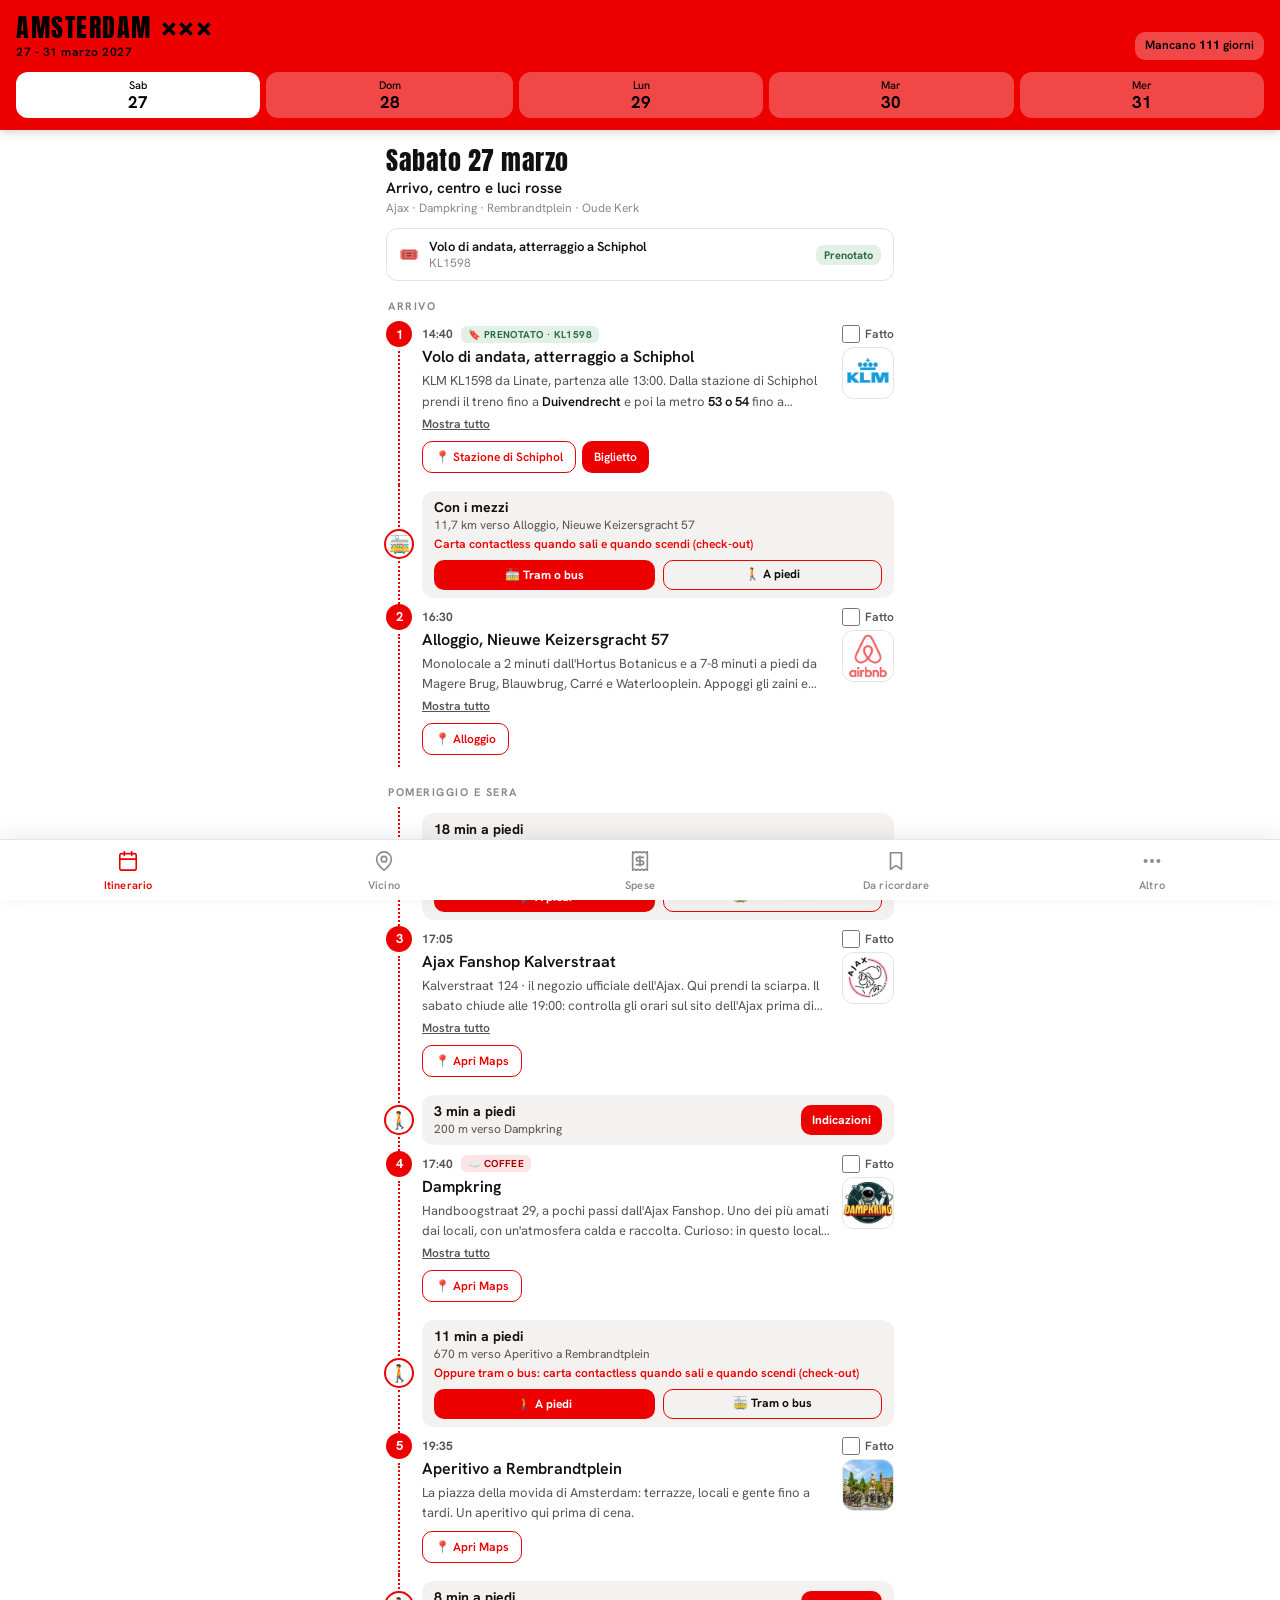
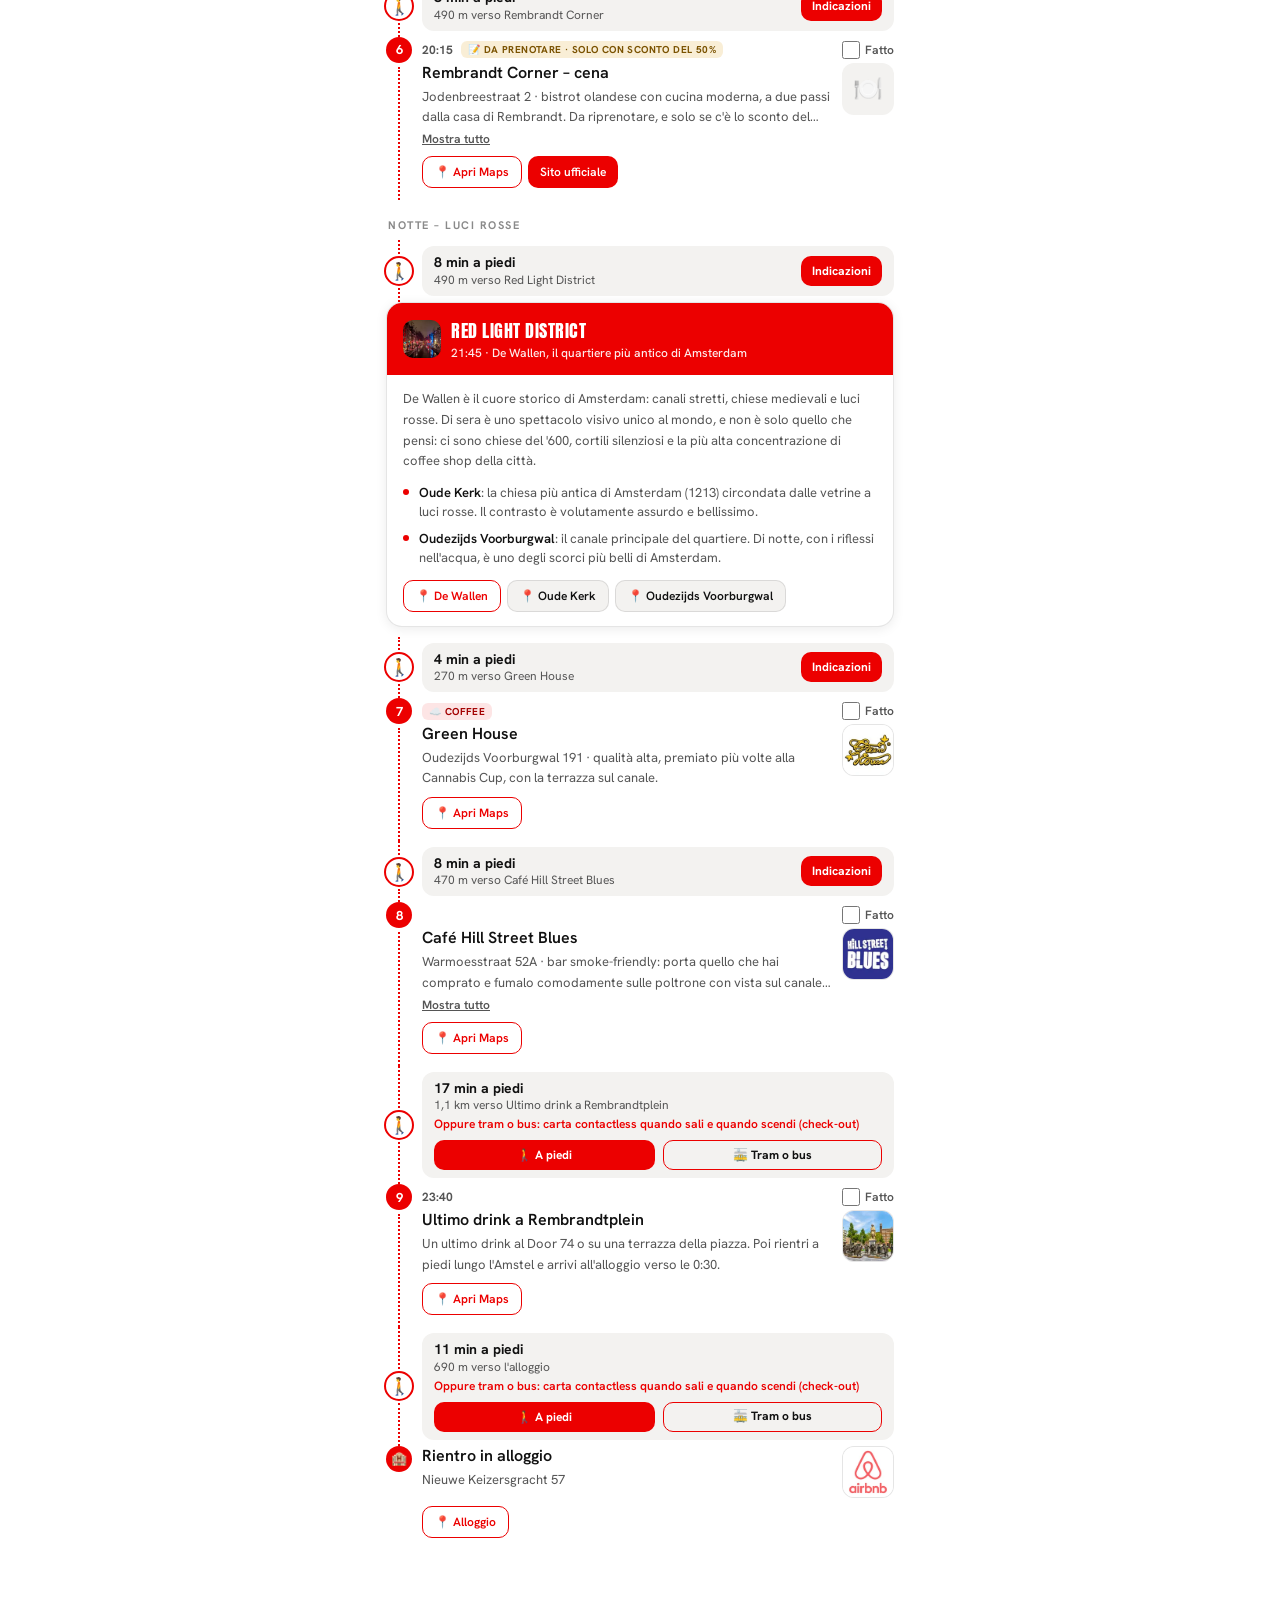
==== commit bdb61443: "Amsterdam: sabato senza Tom e Jerry, il murale va a lunedì con Singel 7 Co-Authored-By: Claude Sonne" ====
--- a/amsterdam/index.html
+++ b/amsterdam/index.html
@@ -572,7 +572,7 @@
     <div class="tappa-header">
       <div class="tappa-icon-wrap">
         <div class="tappa-icon ic-default">⚽</div>
-        <span class="tappa-time">17:20</span>
+        <span class="tappa-time">17:05</span>
       </div>
       <div class="tappa-content">
         <div class="tappa-name">Ajax Fanshop Kalverstraat</div>
@@ -587,29 +587,14 @@
     <div class="tappa-header">
       <div class="tappa-icon-wrap">
         <div class="tappa-icon ic-coffee">🌿</div>
-        <span class="tappa-time">18:00</span>
+        <span class="tappa-time">17:40</span>
       </div>
       <div class="tappa-content">
         <span class="tappa-tag tag-coffee">☁️ Coffee</span>
         <div class="tappa-name">Dampkring</div>
-        <div class="tappa-desc">Jordaan. Uno dei più amati dai locali, con un'atmosfera calda e raccolta. Curioso: in questo locale hanno girato una scena di Ocean's Twelve.</div>
+        <div class="tappa-desc">Handboogstraat 29, a pochi passi dall'Ajax Fanshop. Uno dei più amati dai locali, con un'atmosfera calda e raccolta. Curioso: in questo locale hanno girato una scena di Ocean's Twelve.</div>
         <div class="maps-row">
           <a class="btn-m btn-dark" href="https://maps.google.com/?q=Dampkring+coffeeshop+Amsterdam+Jordaan" target="_blank">📍 Apri Maps</a>
-        </div>
-      </div>
-    </div>
-  </div>
-  <div class="tappa">
-    <div class="tappa-header">
-      <div class="tappa-icon-wrap">
-        <div class="tappa-icon ic-default">🐭</div>
-        <span class="tappa-time">18:35</span>
-      </div>
-      <div class="tappa-content">
-        <div class="tappa-name">Tom &amp; Jerry di Frankey</div>
-        <div class="tappa-desc">Cerca sul muro in <strong>Koggestraat</strong>, davanti al magazzino T' Koggeschip. Naso all'insù: sono piccoli e nascosti in alto. Potrebbero non esserci più, perché qualcuno li porta via come souvenir.</div>
-        <div class="maps-row">
-          <a class="btn-m btn-dark" href="https://maps.google.com/?q=Koggestraat+Amsterdam" target="_blank">📍 Koggestraat</a>
         </div>
       </div>
     </div>
@@ -922,10 +907,11 @@
         <span class="tappa-time">14:10</span>
       </div>
       <div class="tappa-content">
-        <div class="tappa-name">Singel 7</div>
-        <div class="tappa-desc">La facciata più stretta di Amsterdam (a soli 2,5 metri). In realtà è solo la parte posteriore di una casa normale, ma l'effetto visivo è sorprendente.</div>
+        <div class="tappa-name">Singel 7 e murale di Tom e Jerry</div>
+        <div class="tappa-desc">La facciata più stretta di Amsterdam (a soli 2,5 metri). In realtà è solo la parte posteriore di una casa normale, ma l'effetto visivo è sorprendente. A circa 300 metri, in <strong>Koggestraat</strong>, c'è il murale di <strong>Tom e Jerry</strong> di Frankey: cerca sul muro, davanti al magazzino T' Koggeschip. Naso all'insù: sono piccoli e nascosti in alto, e potrebbero non esserci più, perché qualcuno li porta via come souvenir.</div>
         <div class="maps-row">
           <a class="btn-m btn-dark" href="https://maps.google.com/?q=Singel+7+Amsterdam" target="_blank">📍 Singel 7</a>
+          <a class="btn-m btn-outline" href="https://maps.google.com/?q=Koggestraat+Amsterdam" target="_blank">📍 Tom &amp; Jerry</a>
         </div>
       </div>
     </div>
@@ -1412,6 +1398,10 @@
       </div>
       <a class="btn-m btn-outline" style="flex-shrink:0" href="https://maps.google.com/?q=Paradox+coffeeshop+Amsterdam" target="_blank">Maps</a>
     </div>
+  </div>
+
+  <div class="coffee-zone-label">Handboogstraat</div>
+  <div class="coffee-card">
     <div class="coffee-item">
       <div class="coffee-dot-wrap">🌿</div>
       <div class="coffee-info">
